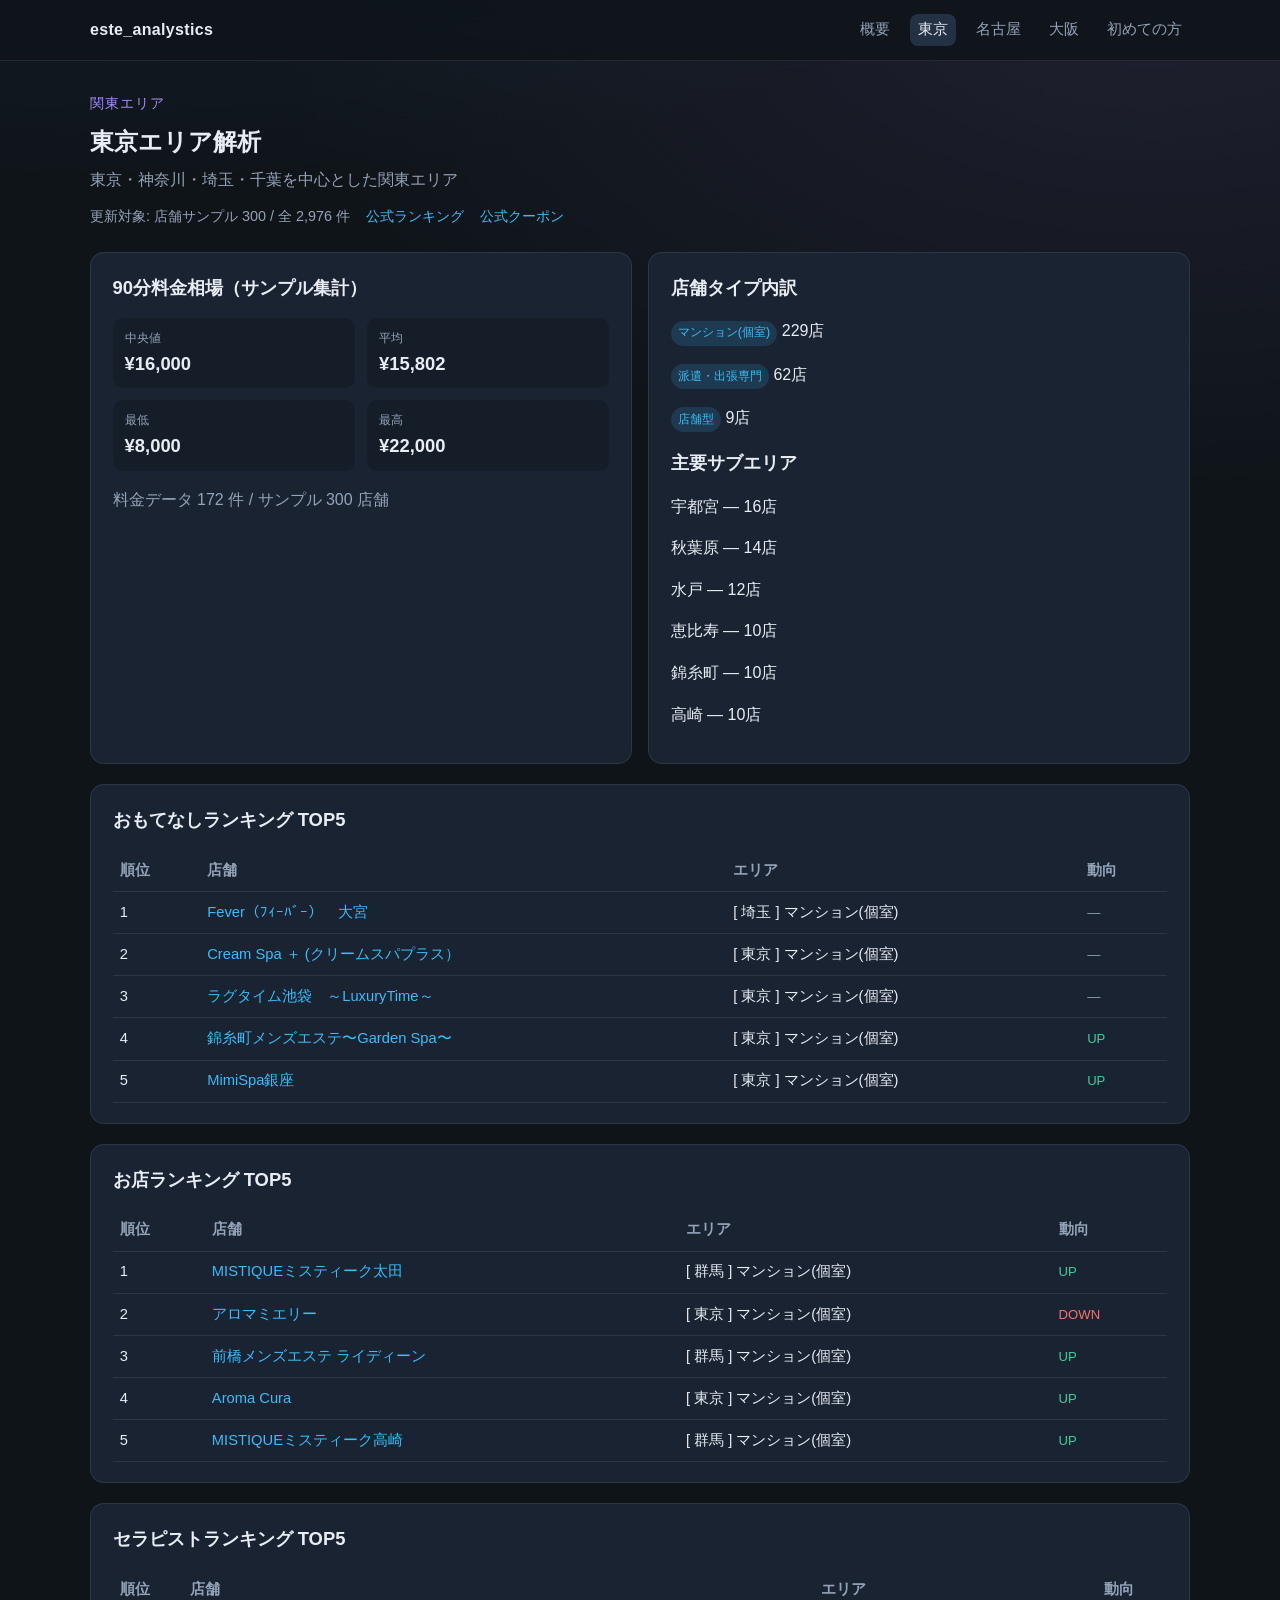
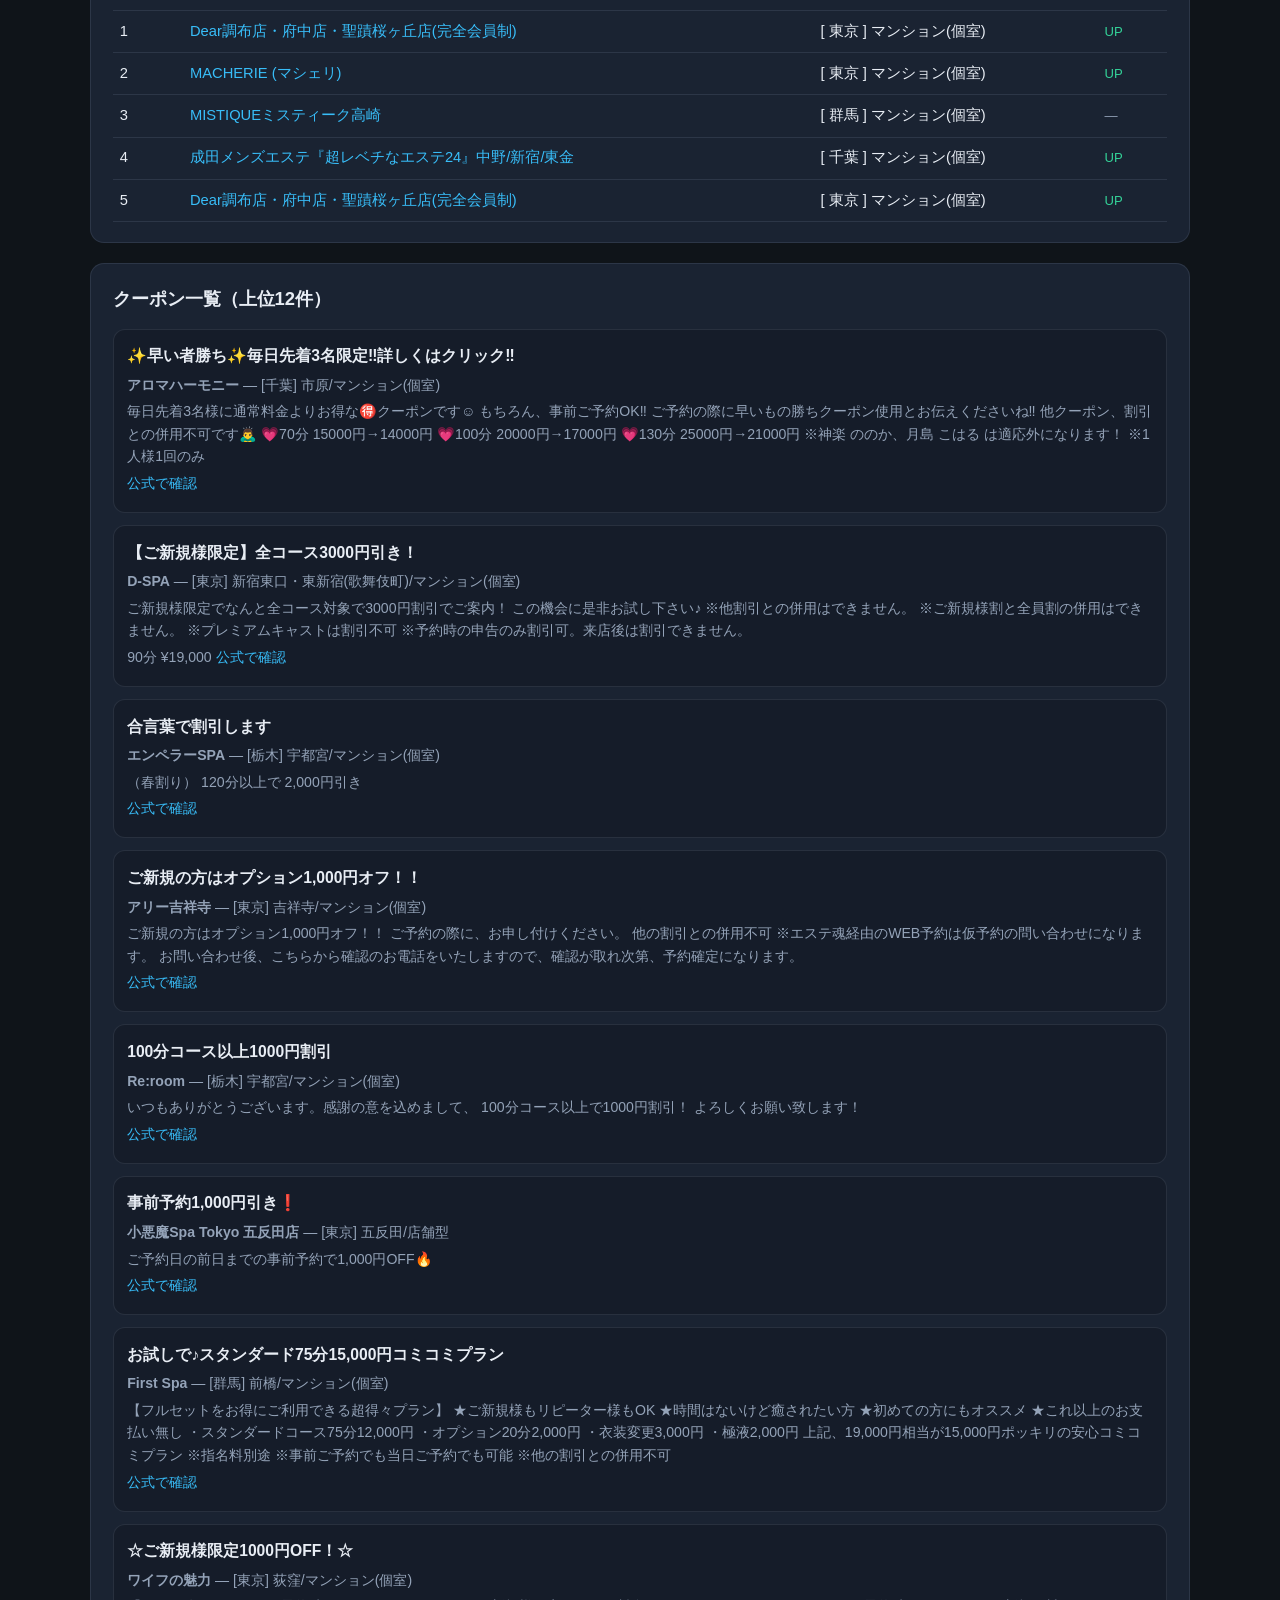
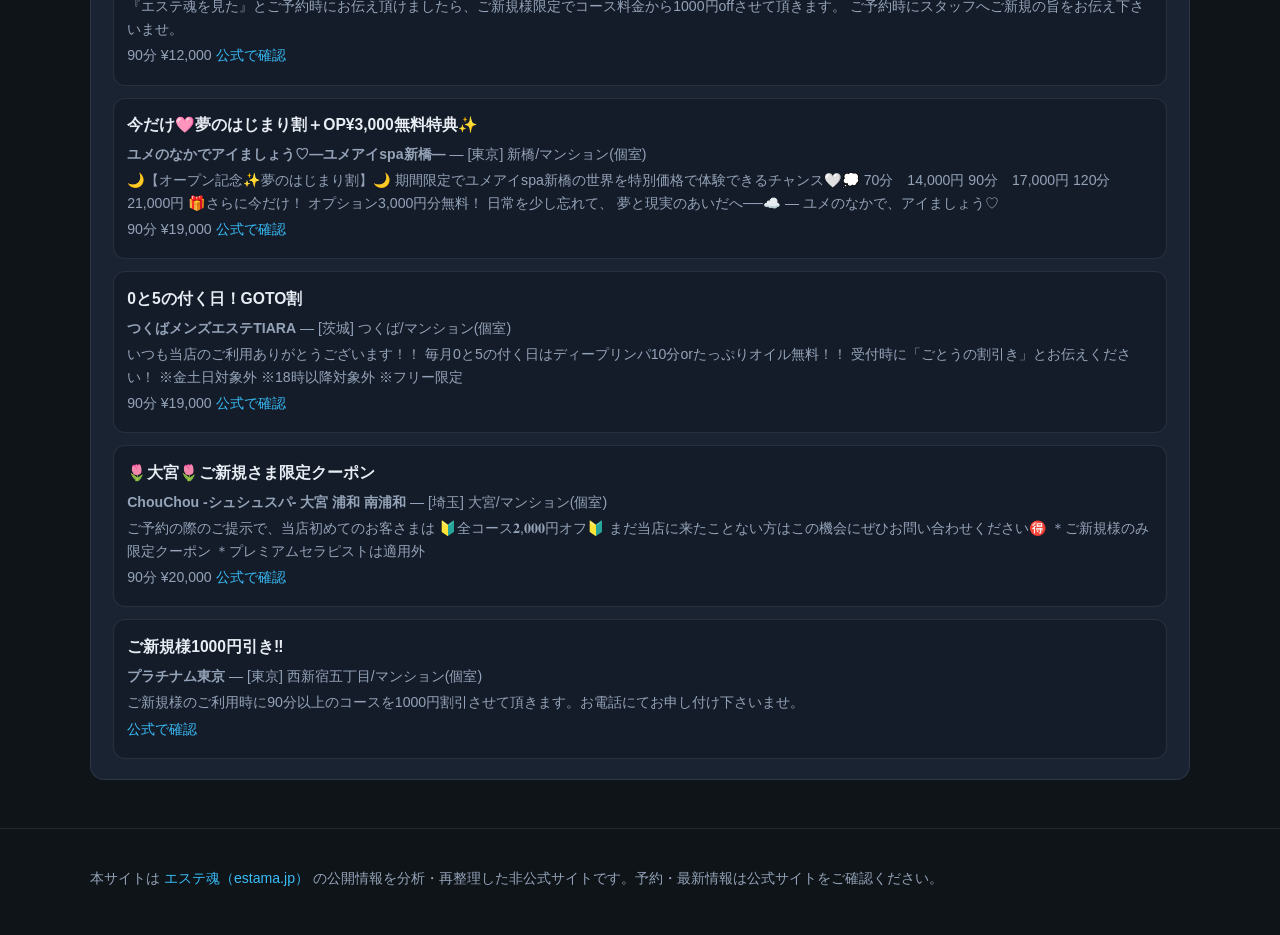
==== docs/area.html @ 69bd5143 "Add estama.jp analytics site for Tokyo, Nagoya, and Osaka. Publish customer-facing price, ranking, a" ====
<!DOCTYPE html>
<html lang="ja">
<head>
  <meta charset="UTF-8">
  <meta name="viewport" content="width=device-width, initial-scale=1.0">
  <title>エリア詳細 | este_analystics</title>
  <meta name="description" content="エステ魂エリア別の料金相場・ランキング・クーポン詳細">
  <link rel="stylesheet" href="css/style.css">
</head>
<body>
  <header class="site-header">
    <div class="container header-inner">
      <a class="logo" href="index.html">este_analystics</a>
      <nav class="nav">
        <a href="index.html">概要</a>
        <a href="area.html?region=kanto" data-nav="kanto">東京</a>
        <a href="area.html?region=chubu" data-nav="chubu">名古屋</a>
        <a href="area.html?region=kansai" data-nav="kansai">大阪</a>
        <a href="guide.html">初めての方</a>
      </nav>
    </div>
  </header>

  <main class="container" id="area-root">
    <p class="loading">読込中…</p>
  </main>

  <footer class="site-footer">
    <div class="container">
      <p>
        本サイトは <a href="https://estama.jp/" target="_blank" rel="noopener">エステ魂（estama.jp）</a>
        の公開情報を分析・再整理した非公式サイトです。予約・最新情報は公式サイトをご確認ください。
      </p>
    </div>
  </footer>

  <script src="js/utils.js"></script>
  <script src="js/area.js"></script>
</body>
</html>
---- docs/css/style.css ----
:root {
  --bg: #0f1419;
  --surface: #1a2332;
  --surface2: #243044;
  --text: #e8edf4;
  --muted: #94a3b8;
  --accent: #38bdf8;
  --accent2: #a78bfa;
  --ok: #34d399;
  --warn: #fbbf24;
  --danger: #f87171;
  --border: rgba(148, 163, 184, 0.15);
  --radius: 14px;
  --shadow: 0 10px 40px rgba(0, 0, 0, 0.35);
  font-family: "Segoe UI", "Hiragino Sans", "Yu Gothic UI", sans-serif;
}

* { box-sizing: border-box; }

body {
  margin: 0;
  background: radial-gradient(1200px 600px at 10% -10%, rgba(56, 189, 248, 0.12), transparent),
              radial-gradient(900px 500px at 90% 0%, rgba(167, 139, 250, 0.1), transparent),
              var(--bg);
  color: var(--text);
  line-height: 1.6;
}

a { color: var(--accent); text-decoration: none; }
a:hover { text-decoration: underline; }

.container { width: min(1100px, calc(100% - 2rem)); margin: 0 auto; }

.site-header {
  position: sticky;
  top: 0;
  z-index: 10;
  backdrop-filter: blur(12px);
  background: rgba(15, 20, 25, 0.85);
  border-bottom: 1px solid var(--border);
}

.header-inner {
  display: flex;
  align-items: center;
  justify-content: space-between;
  gap: 1rem;
  padding: 0.9rem 0;
}

.logo {
  font-weight: 700;
  color: var(--text);
  letter-spacing: 0.02em;
}

.nav {
  display: flex;
  flex-wrap: wrap;
  gap: 0.35rem 0.75rem;
}

.nav a {
  color: var(--muted);
  font-size: 0.92rem;
  padding: 0.25rem 0.5rem;
  border-radius: 8px;
}

.nav a.active,
.nav a:hover {
  color: var(--text);
  background: var(--surface2);
  text-decoration: none;
}

.hero { padding: 2.5rem 0 1rem; }
.eyebrow {
  color: var(--accent2);
  font-size: 0.85rem;
  letter-spacing: 0.08em;
  text-transform: uppercase;
  margin: 0 0 0.5rem;
}
.hero h1 {
  font-size: clamp(1.8rem, 4vw, 2.6rem);
  line-height: 1.25;
  margin: 0 0 1rem;
}
.lead { color: var(--muted); max-width: 720px; margin: 0 0 0.75rem; }
.updated { color: var(--muted); font-size: 0.88rem; }

.cards {
  display: grid;
  grid-template-columns: repeat(auto-fit, minmax(260px, 1fr));
  gap: 1rem;
  margin: 1.5rem 0 2rem;
}

.card {
  background: linear-gradient(180deg, var(--surface2), var(--surface));
  border: 1px solid var(--border);
  border-radius: var(--radius);
  padding: 1.25rem;
  box-shadow: var(--shadow);
}

.card h2 { margin: 0 0 0.25rem; font-size: 1.35rem; }
.card .sub { color: var(--muted); font-size: 0.9rem; margin-bottom: 1rem; }
.stat-grid {
  display: grid;
  grid-template-columns: 1fr 1fr;
  gap: 0.75rem;
  margin: 1rem 0;
}
.stat {
  background: rgba(0,0,0,0.18);
  border-radius: 10px;
  padding: 0.65rem 0.75rem;
}
.stat .label { color: var(--muted); font-size: 0.78rem; }
.stat .value { font-size: 1.15rem; font-weight: 700; }

.btn {
  display: inline-block;
  margin-top: 0.5rem;
  padding: 0.55rem 0.9rem;
  border-radius: 10px;
  background: linear-gradient(135deg, var(--accent), #0ea5e9);
  color: #041018;
  font-weight: 600;
  text-decoration: none;
}
.btn:hover { filter: brightness(1.05); text-decoration: none; }

.panel {
  background: var(--surface);
  border: 1px solid var(--border);
  border-radius: var(--radius);
  padding: 1.25rem 1.35rem;
  margin-bottom: 1.25rem;
}
.panel h2 { margin-top: 0; font-size: 1.15rem; }

.chart-bars { display: grid; gap: 0.85rem; }
.bar-row {
  display: grid;
  grid-template-columns: 80px 1fr 90px;
  gap: 0.75rem;
  align-items: center;
}
.bar-label { font-weight: 600; }
.bar-track {
  height: 12px;
  background: rgba(255,255,255,0.06);
  border-radius: 999px;
  overflow: hidden;
}
.bar-fill {
  height: 100%;
  border-radius: 999px;
  background: linear-gradient(90deg, var(--accent), var(--accent2));
}
.bar-value { text-align: right; color: var(--muted); font-size: 0.9rem; }

.tips-grid {
  display: grid;
  grid-template-columns: repeat(auto-fit, minmax(220px, 1fr));
  gap: 1rem;
}
.tip {
  background: rgba(0,0,0,0.15);
  border-radius: 12px;
  padding: 1rem;
}
.tip h3 { margin: 0 0 0.35rem; font-size: 1rem; }
.tip p { margin: 0; color: var(--muted); font-size: 0.92rem; }

.site-footer {
  margin-top: 3rem;
  padding: 1.5rem 0 2rem;
  border-top: 1px solid var(--border);
  color: var(--muted);
  font-size: 0.88rem;
}

.area-header { padding: 2rem 0 0.5rem; }
.area-header h1 { margin: 0 0 0.35rem; }
.meta-row {
  display: flex;
  flex-wrap: wrap;
  gap: 0.5rem 1rem;
  color: var(--muted);
  font-size: 0.9rem;
  margin-bottom: 1rem;
}
.meta-row a { color: var(--accent); }

.grid-2 {
  display: grid;
  grid-template-columns: repeat(auto-fit, minmax(280px, 1fr));
  gap: 1rem;
}

table {
  width: 100%;
  border-collapse: collapse;
  font-size: 0.92rem;
}
th, td {
  padding: 0.55rem 0.45rem;
  border-bottom: 1px solid var(--border);
  text-align: left;
  vertical-align: top;
}
th { color: var(--muted); font-weight: 600; }

.trend-up { color: var(--ok); font-size: 0.82rem; }
.trend-down { color: var(--danger); font-size: 0.82rem; }
.trend-same { color: var(--muted); font-size: 0.82rem; }

.tag {
  display: inline-block;
  padding: 0.15rem 0.45rem;
  border-radius: 999px;
  background: rgba(56, 189, 248, 0.15);
  color: var(--accent);
  font-size: 0.78rem;
}

.coupon-list { display: grid; gap: 0.75rem; }
.coupon-item {
  padding: 0.85rem;
  border-radius: 12px;
  background: rgba(0,0,0,0.18);
  border: 1px solid var(--border);
}
.coupon-item h3 { margin: 0 0 0.35rem; font-size: 0.98rem; }
.coupon-item p { margin: 0.25rem 0; color: var(--muted); font-size: 0.88rem; }

.loading, .error { padding: 3rem 0; color: var(--muted); }

.prose h1 { margin-top: 2rem; }
.prose ul { padding-left: 1.2rem; }
.prose li { margin: 0.35rem 0; }

@media (max-width: 640px) {
  .bar-row { grid-template-columns: 60px 1fr 72px; }
  .header-inner { flex-direction: column; align-items: flex-start; }
}
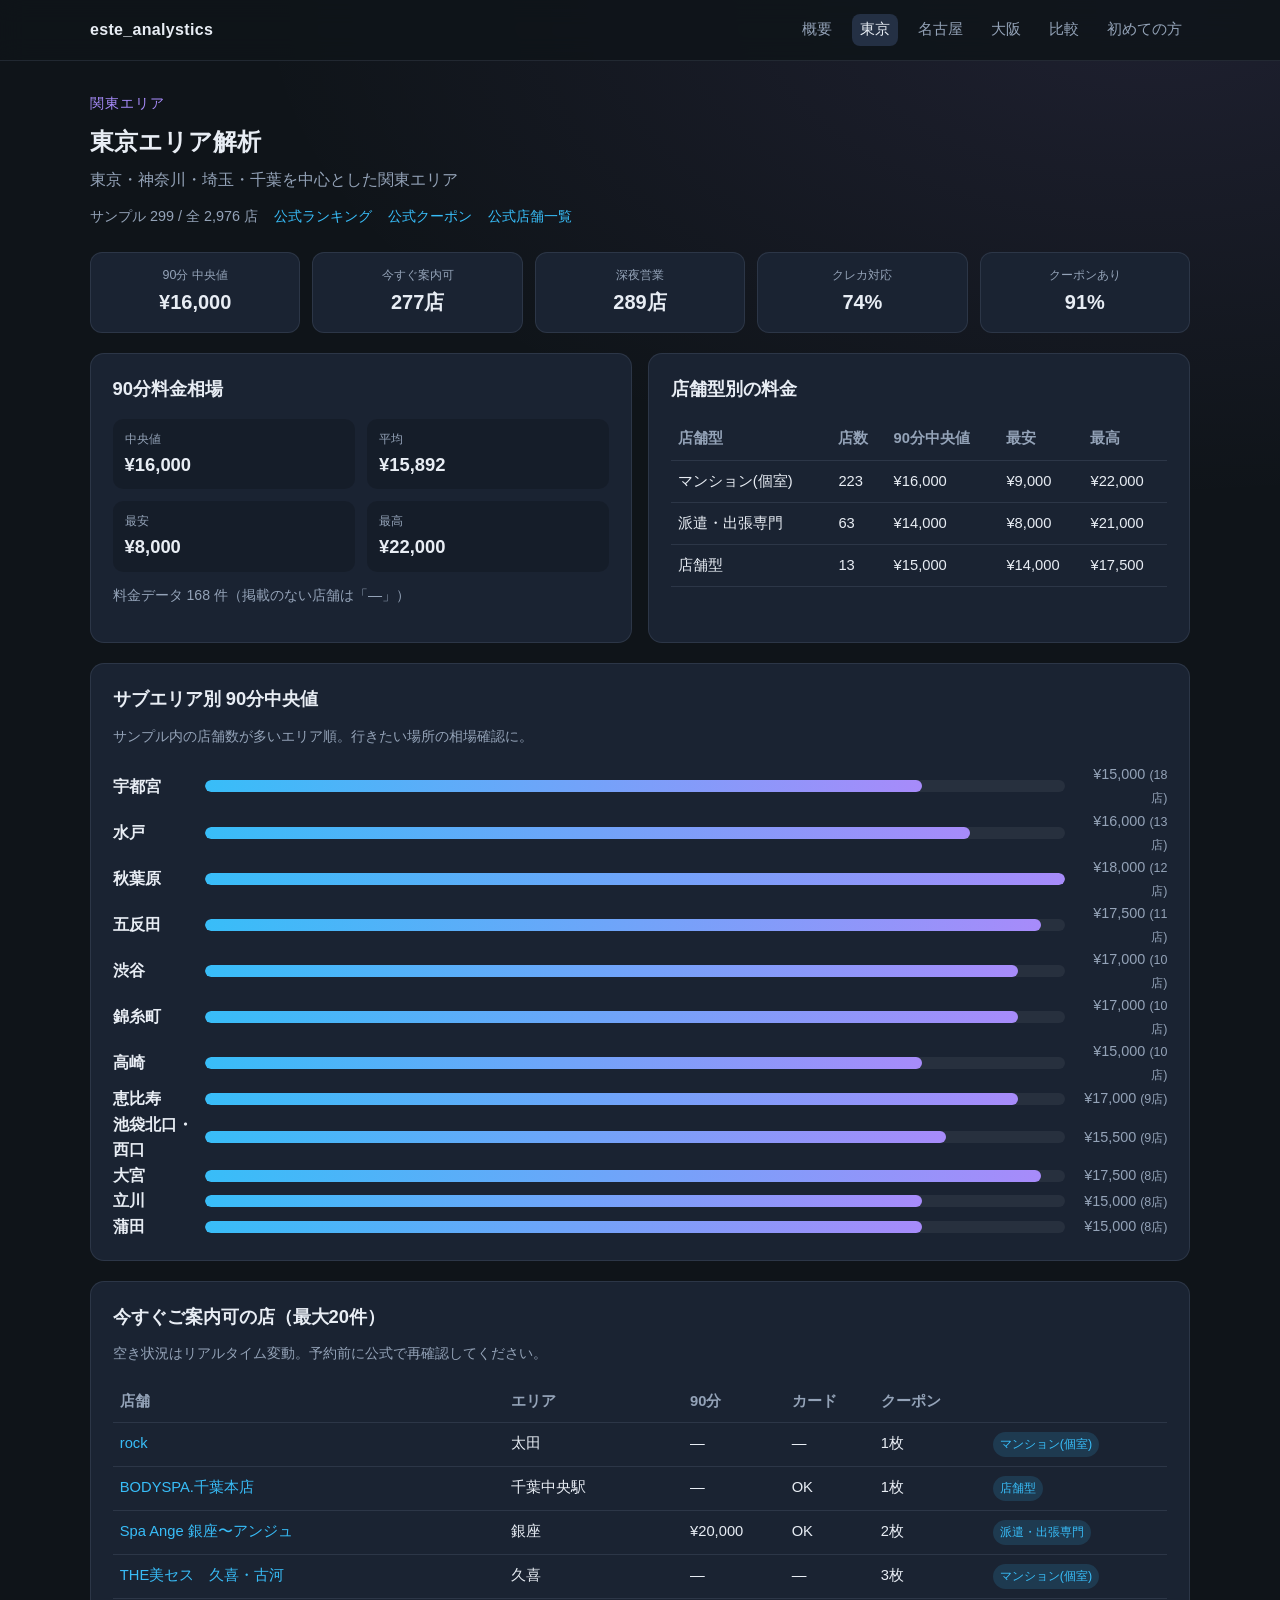
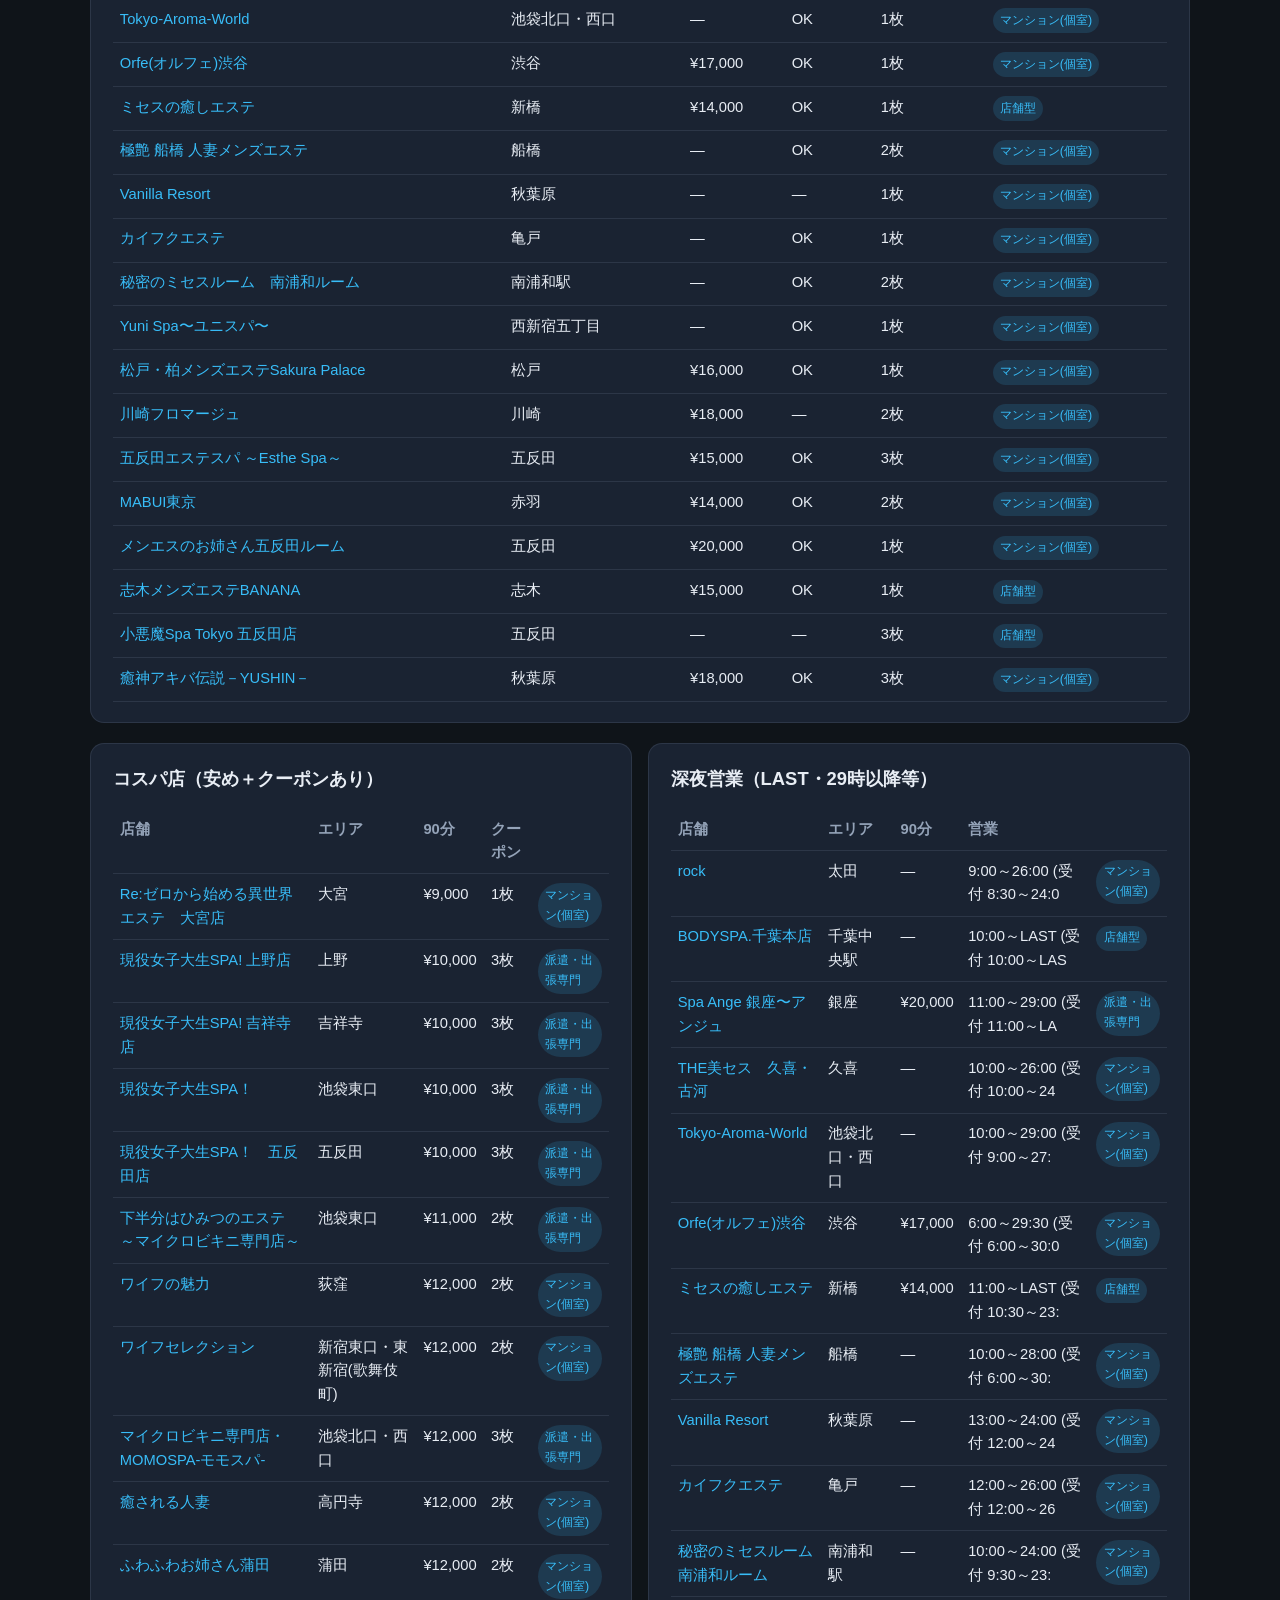
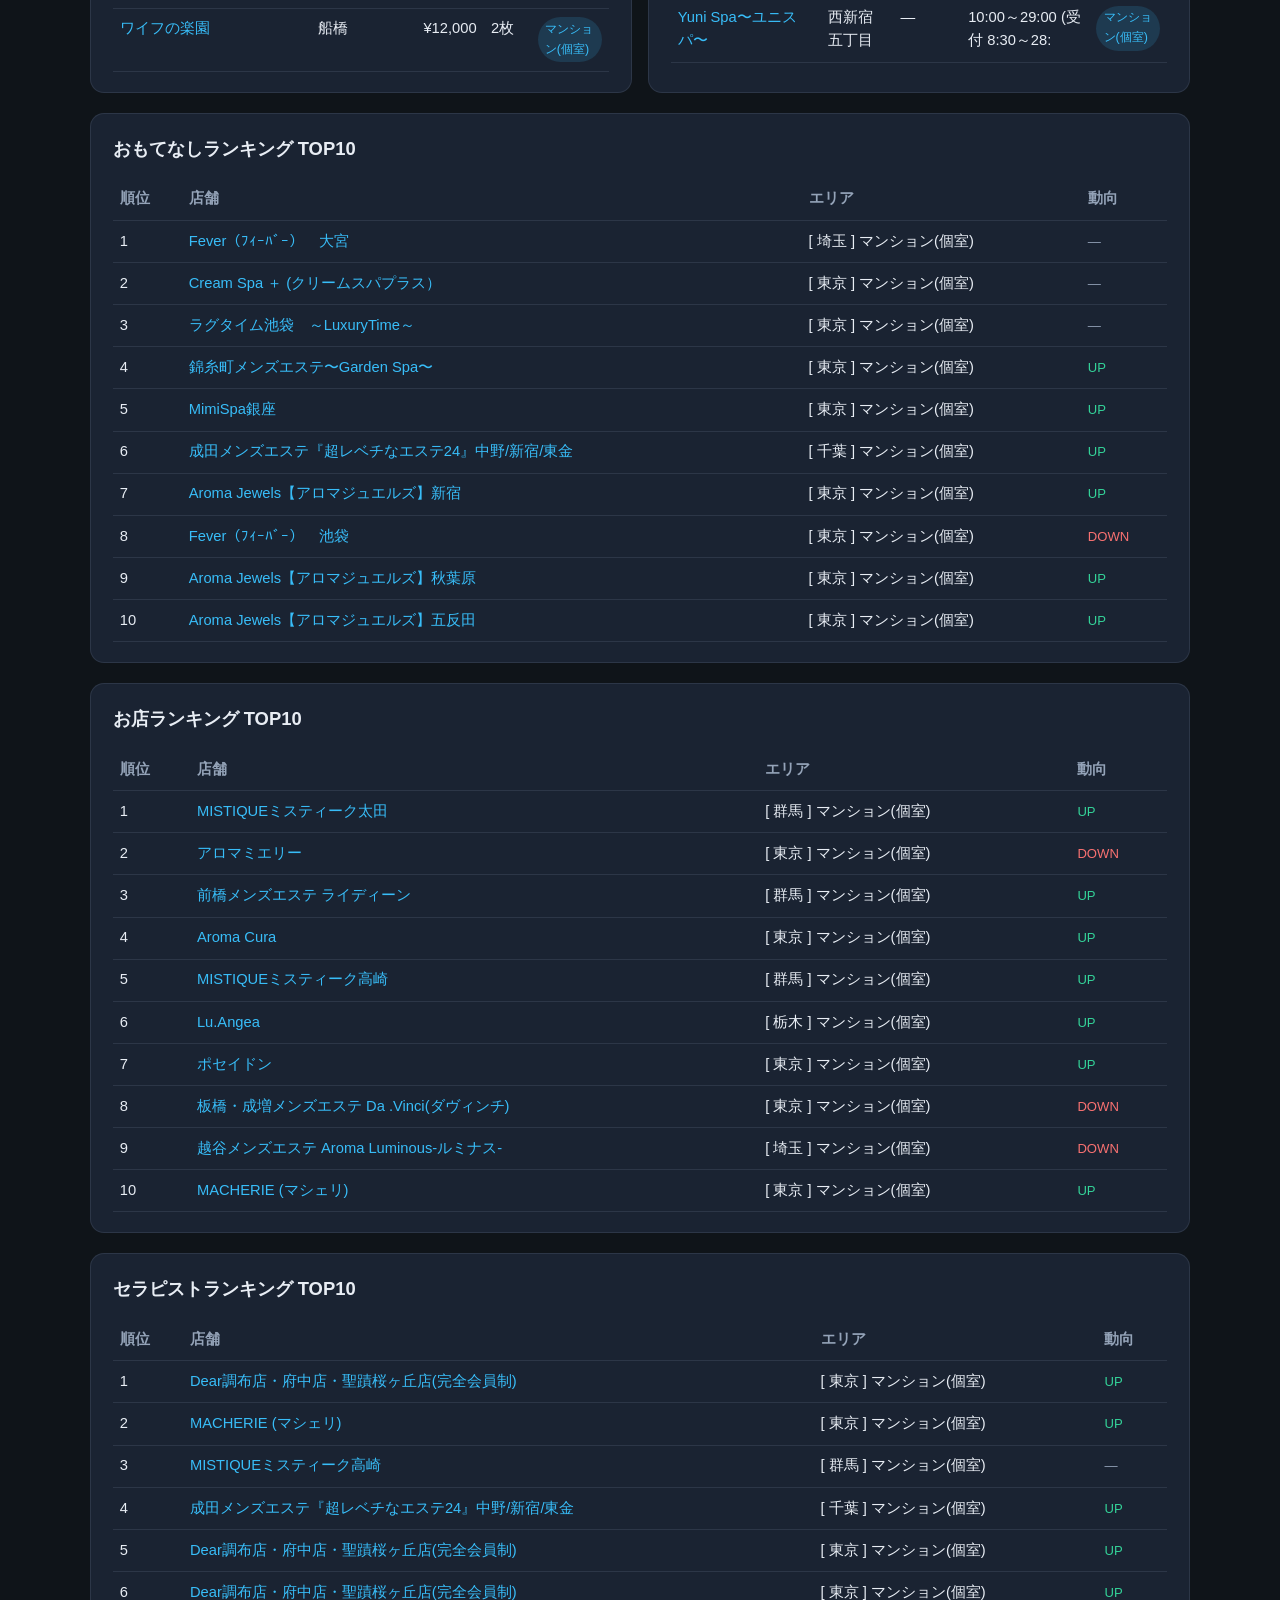
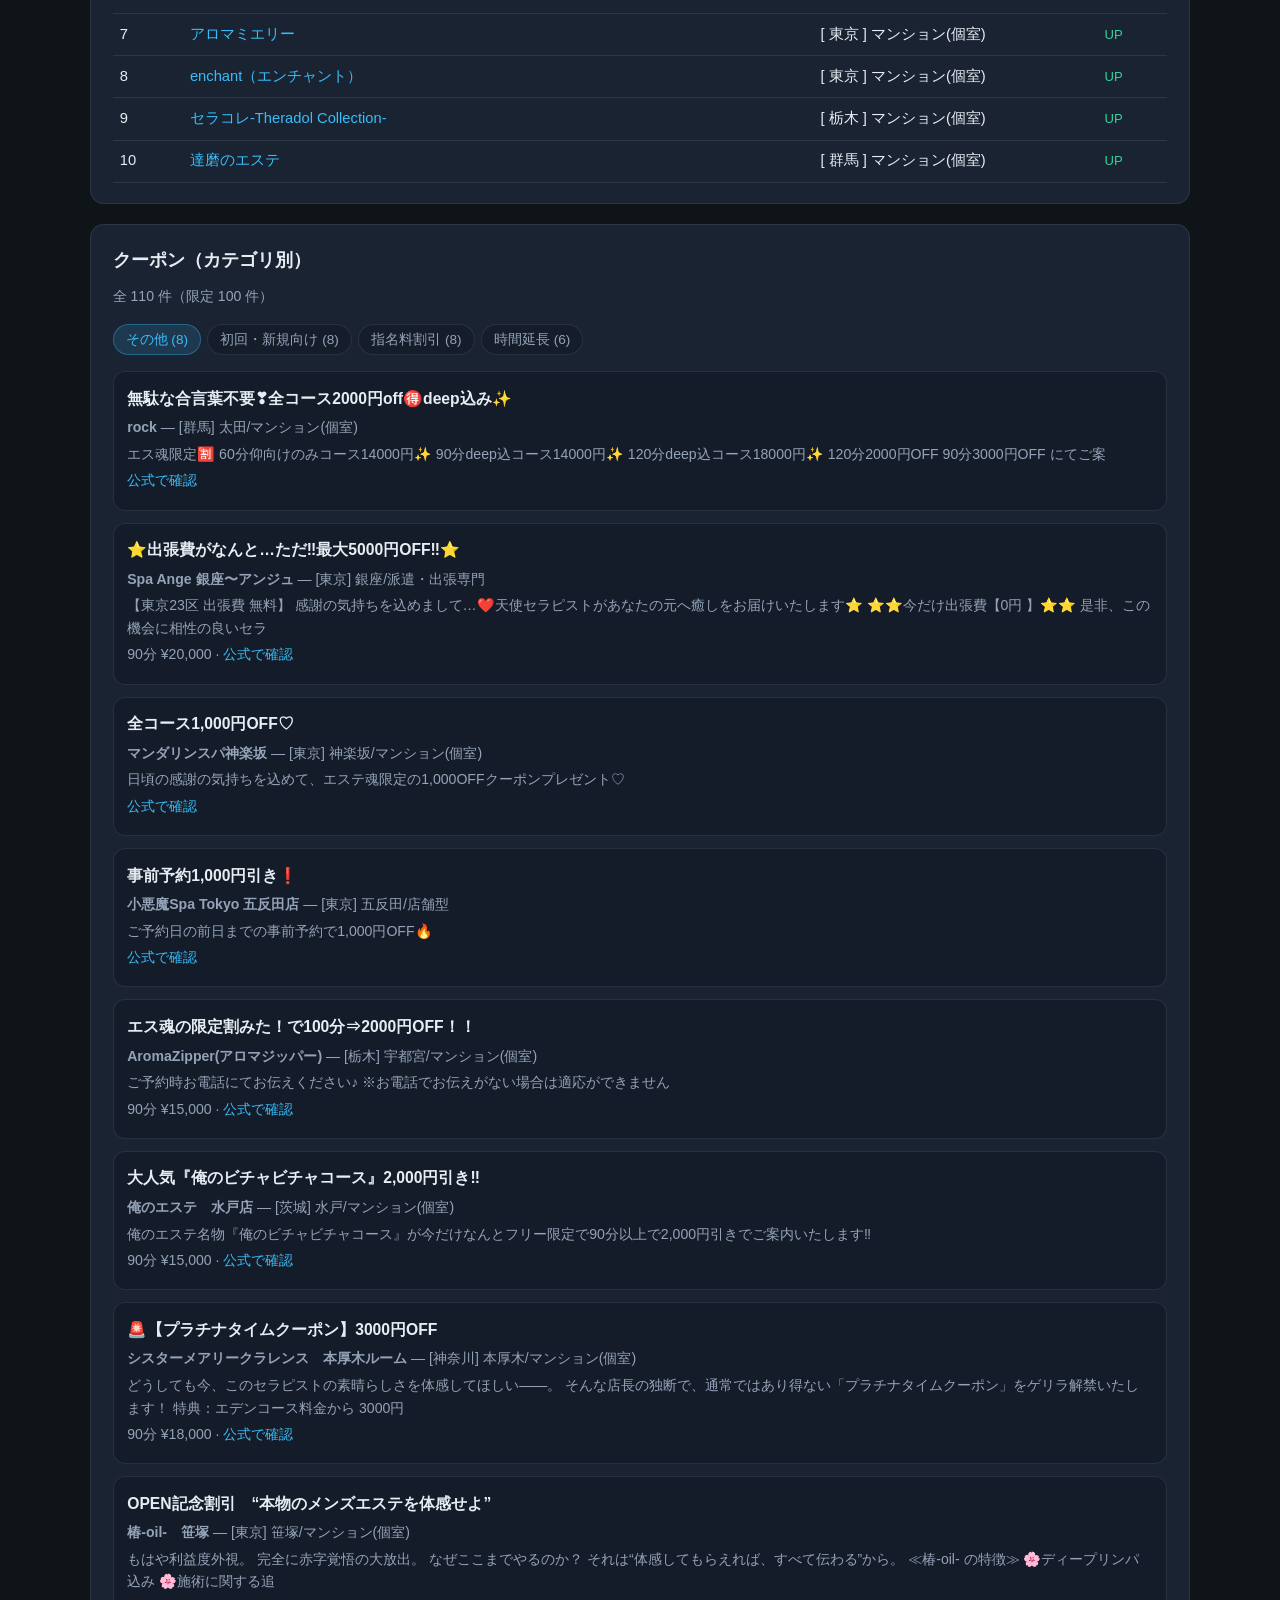
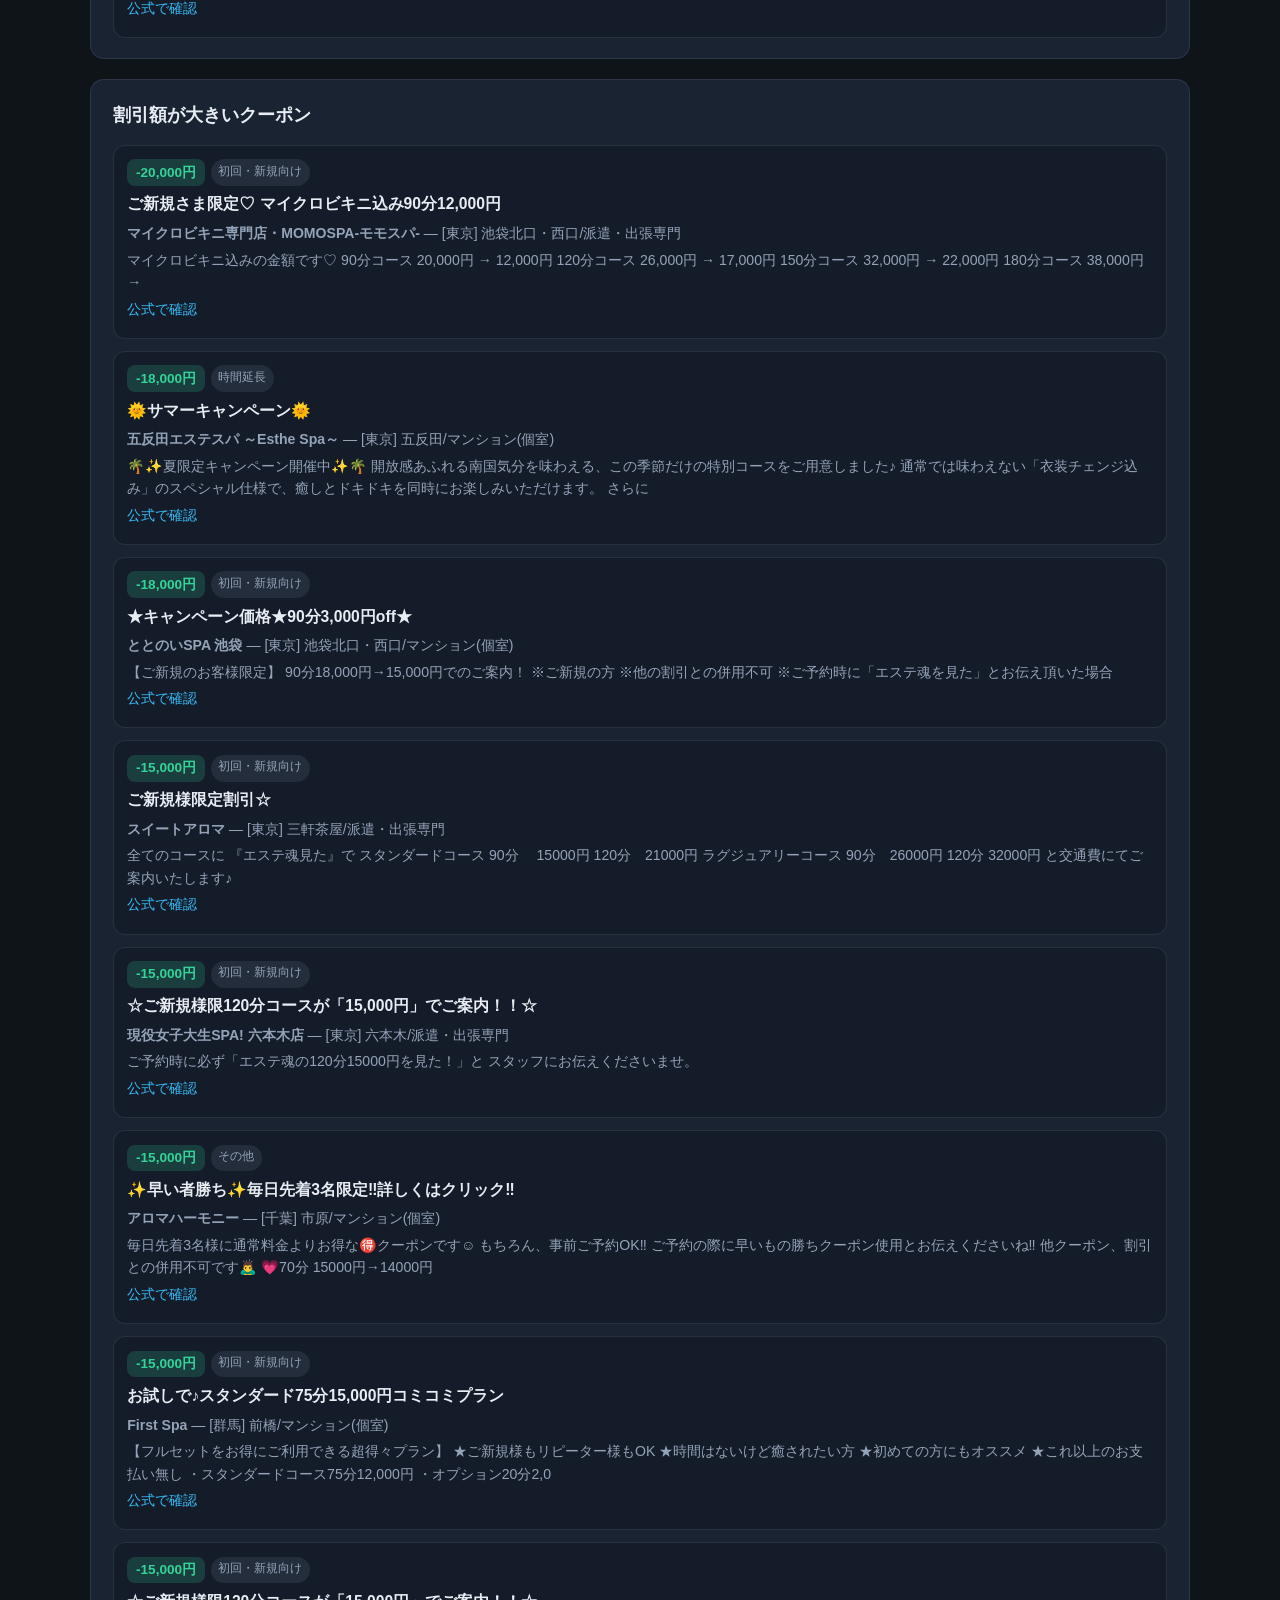
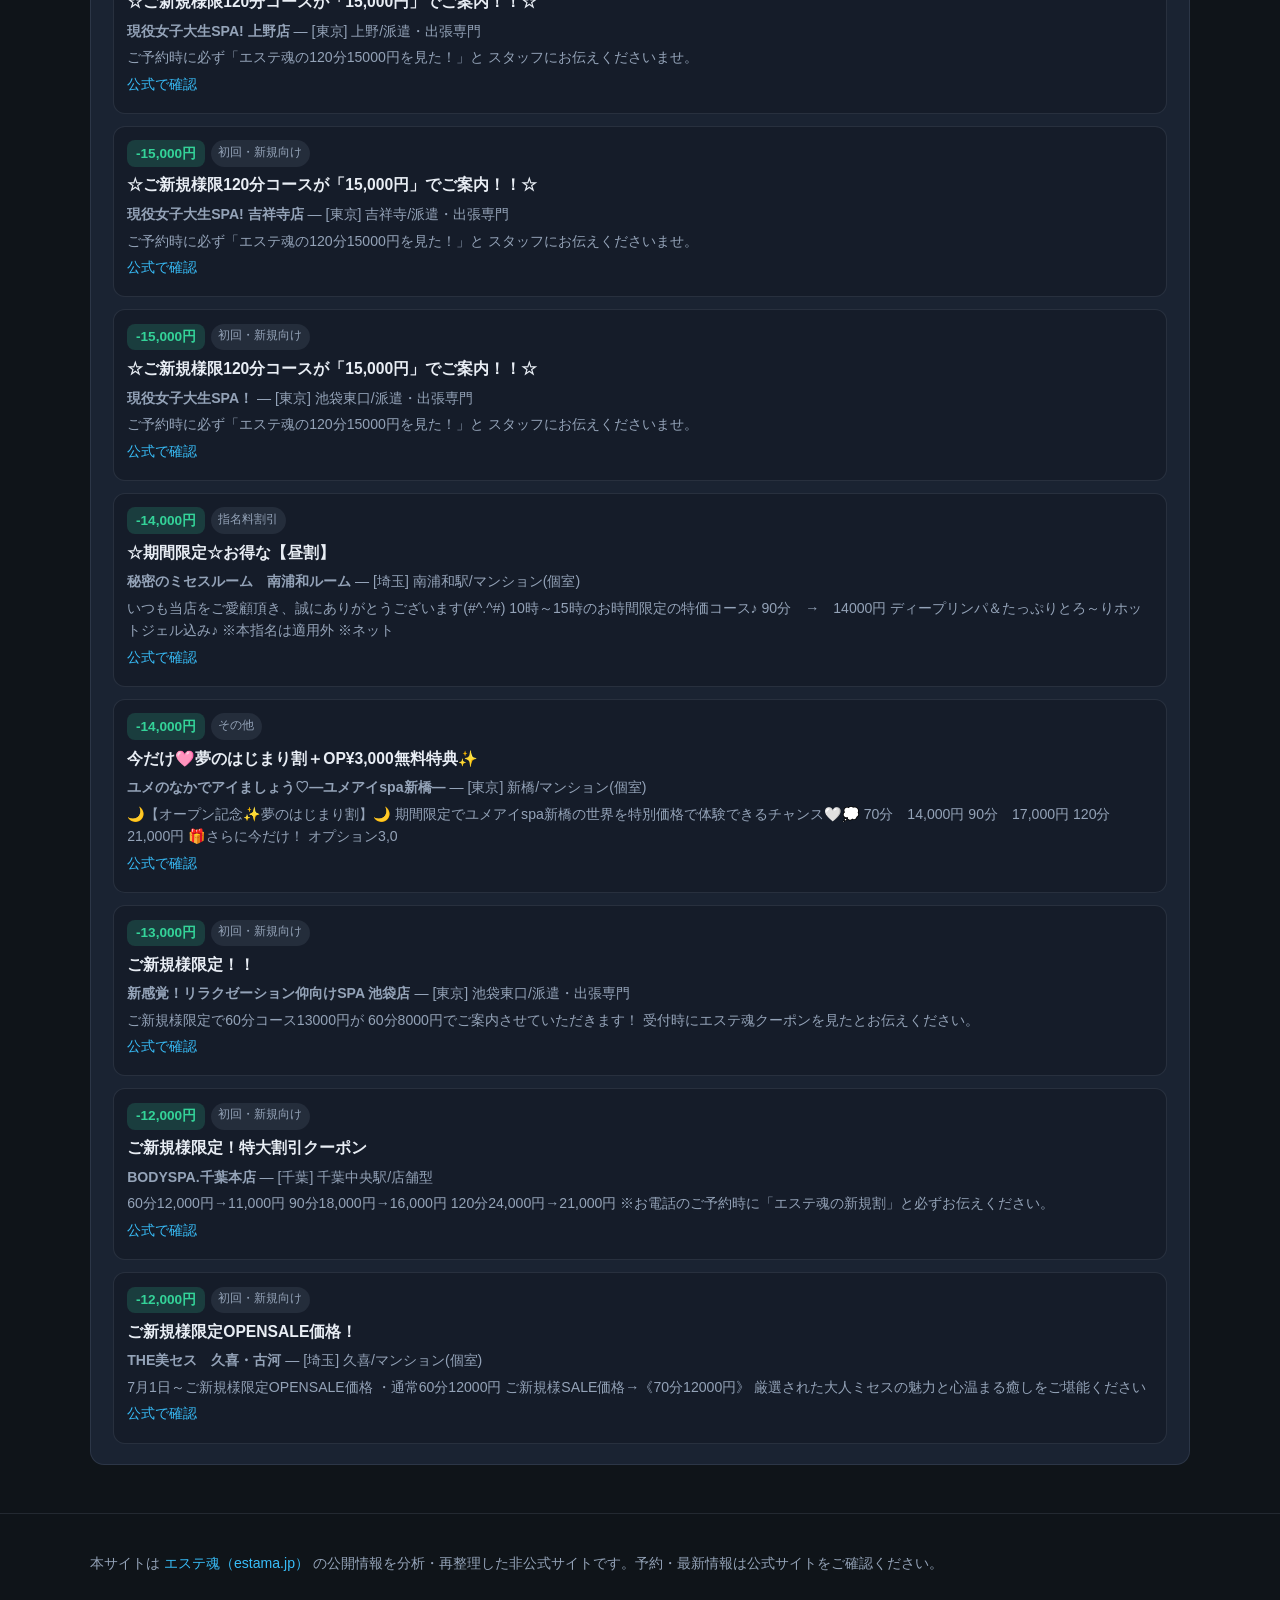
==== commit 32775359: "Add customer-focused insights: availability, pricing breakdowns, and coupons. Surface now-available " ====
--- a/docs/area.html
+++ b/docs/area.html
@@ -16,6 +16,7 @@
         <a href="area.html?region=kanto" data-nav="kanto">東京</a>
         <a href="area.html?region=chubu" data-nav="chubu">名古屋</a>
         <a href="area.html?region=kansai" data-nav="kansai">大阪</a>
+        <a href="compare.html">比較</a>
         <a href="guide.html">初めての方</a>
       </nav>
     </div>
@@ -35,6 +36,7 @@
   </footer>
 
   <script src="js/utils.js"></script>
+  <script src="js/render.js"></script>
   <script src="js/area.js"></script>
 </body>
 </html>
--- a/docs/css/style.css
+++ b/docs/css/style.css
@@ -244,6 +244,94 @@
 .prose ul { padding-left: 1.2rem; }
 .prose li { margin: 0.35rem 0; }
 
+.section-note {
+  color: var(--muted);
+  font-size: 0.88rem;
+  margin: -0.25rem 0 1rem;
+}
+
+.table-scroll { overflow-x: auto; }
+
+.stat-banner {
+  display: grid;
+  grid-template-columns: repeat(auto-fit, minmax(130px, 1fr));
+  gap: 0.75rem;
+  margin-bottom: 1.25rem;
+}
+
+.stat-banner .stat {
+  background: var(--surface);
+  border: 1px solid var(--border);
+  border-radius: 12px;
+  padding: 0.85rem;
+  text-align: center;
+}
+
+.stat-banner .value { font-size: 1.25rem; }
+
+.bar-fill-alt {
+  background: linear-gradient(90deg, var(--accent2), #c084fc);
+}
+
+.type-group { margin-bottom: 1rem; }
+.type-group h3 {
+  font-size: 0.92rem;
+  color: var(--muted);
+  margin: 0 0 0.5rem;
+}
+
+.discount-badge {
+  display: inline-block;
+  padding: 0.15rem 0.55rem;
+  border-radius: 8px;
+  background: rgba(52, 211, 153, 0.18);
+  color: var(--ok);
+  font-weight: 700;
+  font-size: 0.85rem;
+}
+
+.coupon-head {
+  display: flex;
+  flex-wrap: wrap;
+  gap: 0.4rem;
+  margin-bottom: 0.35rem;
+}
+
+.tag-muted {
+  background: rgba(148, 163, 184, 0.12);
+  color: var(--muted);
+}
+
+.tabs {
+  display: flex;
+  flex-wrap: wrap;
+  gap: 0.4rem;
+  margin-bottom: 1rem;
+}
+
+.tab-btn {
+  border: 1px solid var(--border);
+  background: rgba(0,0,0,0.15);
+  color: var(--muted);
+  border-radius: 999px;
+  padding: 0.35rem 0.75rem;
+  cursor: pointer;
+  font-size: 0.85rem;
+}
+
+.tab-btn.active {
+  background: rgba(56, 189, 248, 0.15);
+  color: var(--accent);
+  border-color: rgba(56, 189, 248, 0.35);
+}
+
+.tab-panel { display: none; }
+.tab-panel.active { display: block; }
+
+.muted { color: var(--muted); }
+
+small { color: var(--muted); font-size: 0.78rem; }
+
 @media (max-width: 640px) {
   .bar-row { grid-template-columns: 60px 1fr 72px; }
   .header-inner { flex-direction: column; align-items: flex-start; }
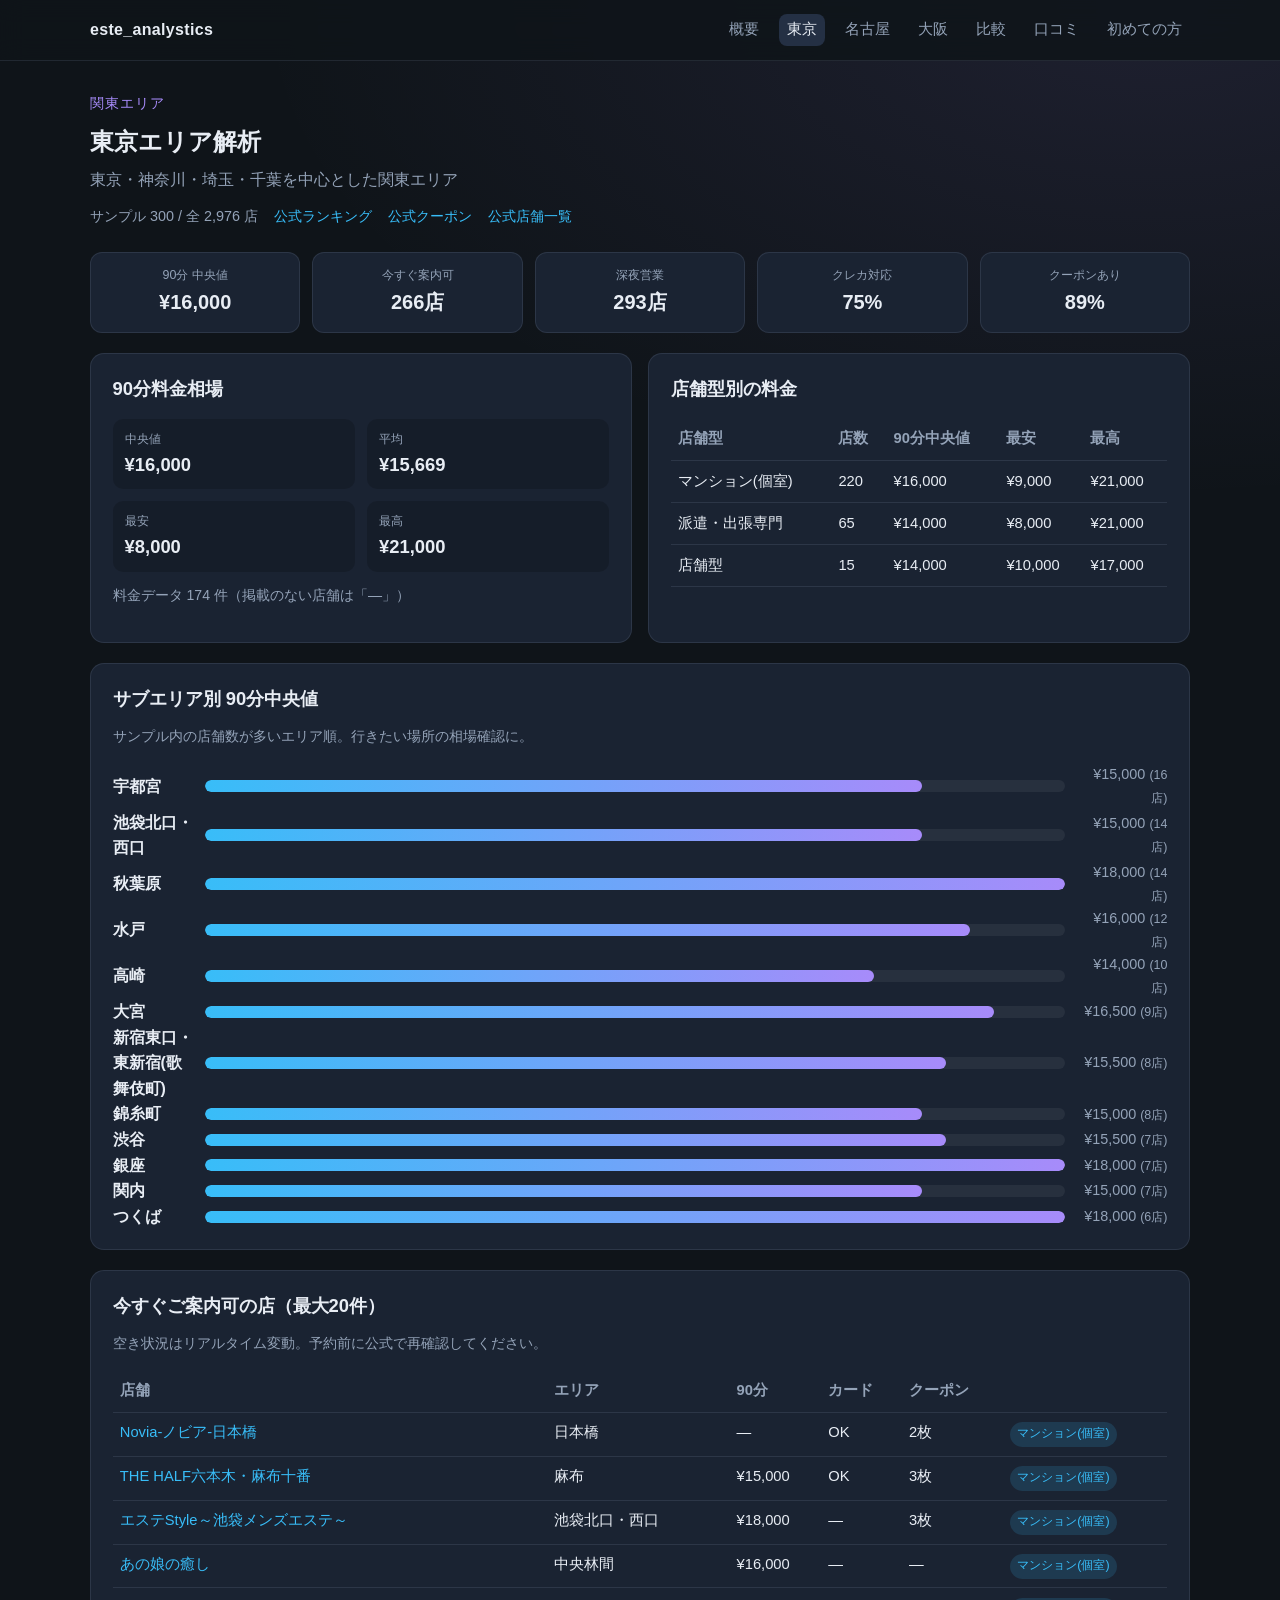
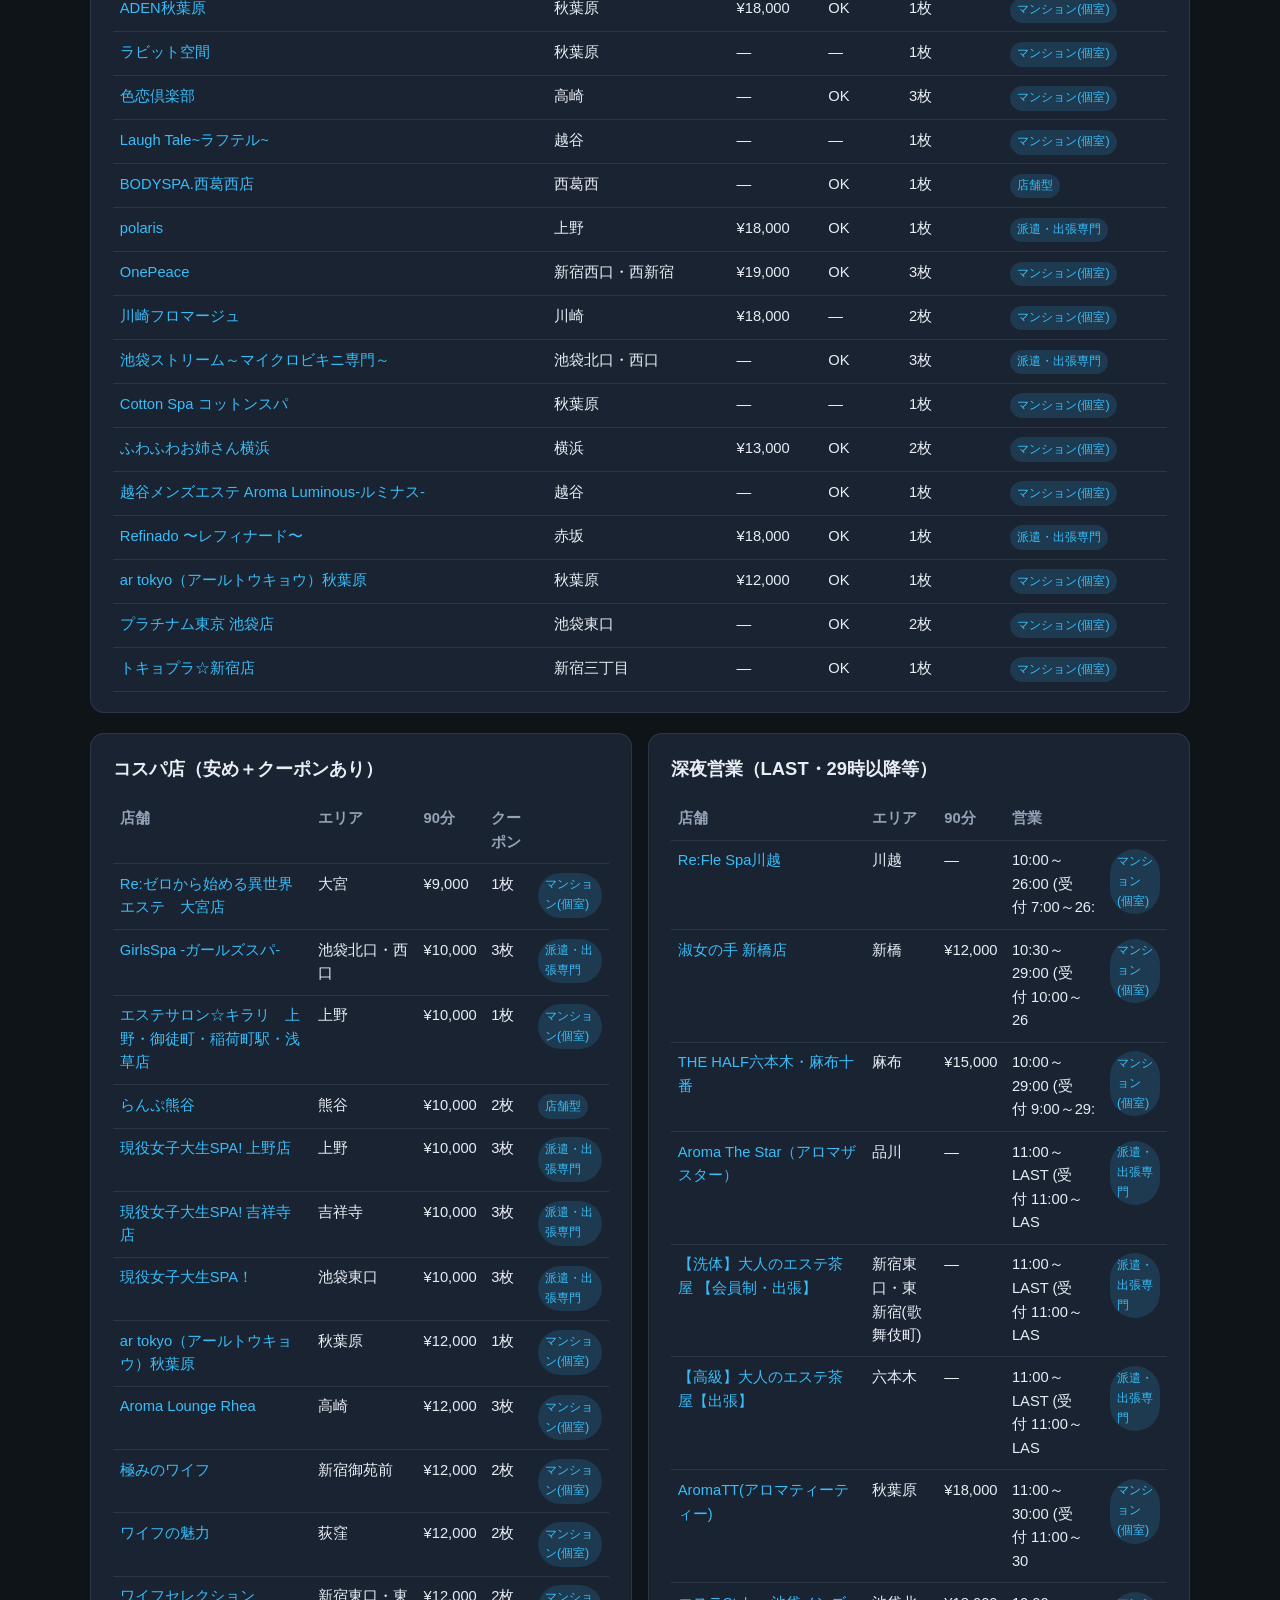
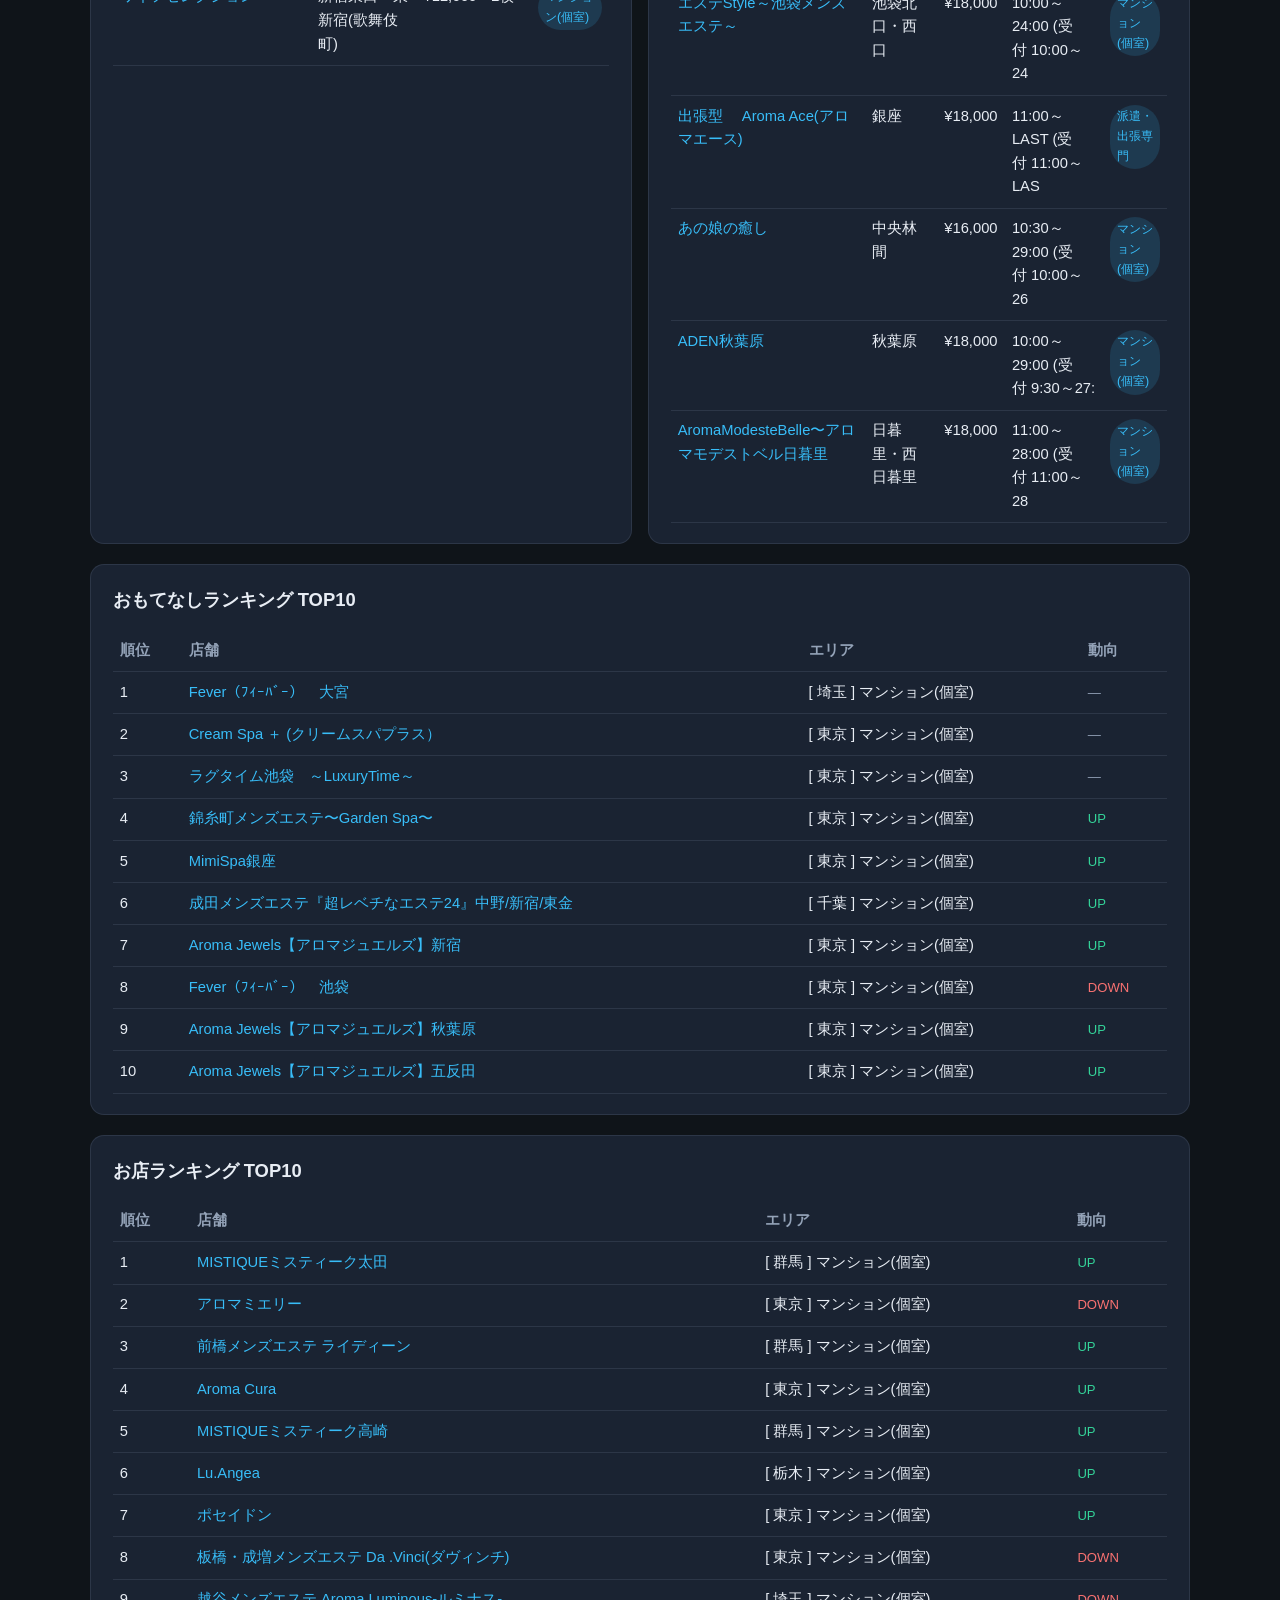
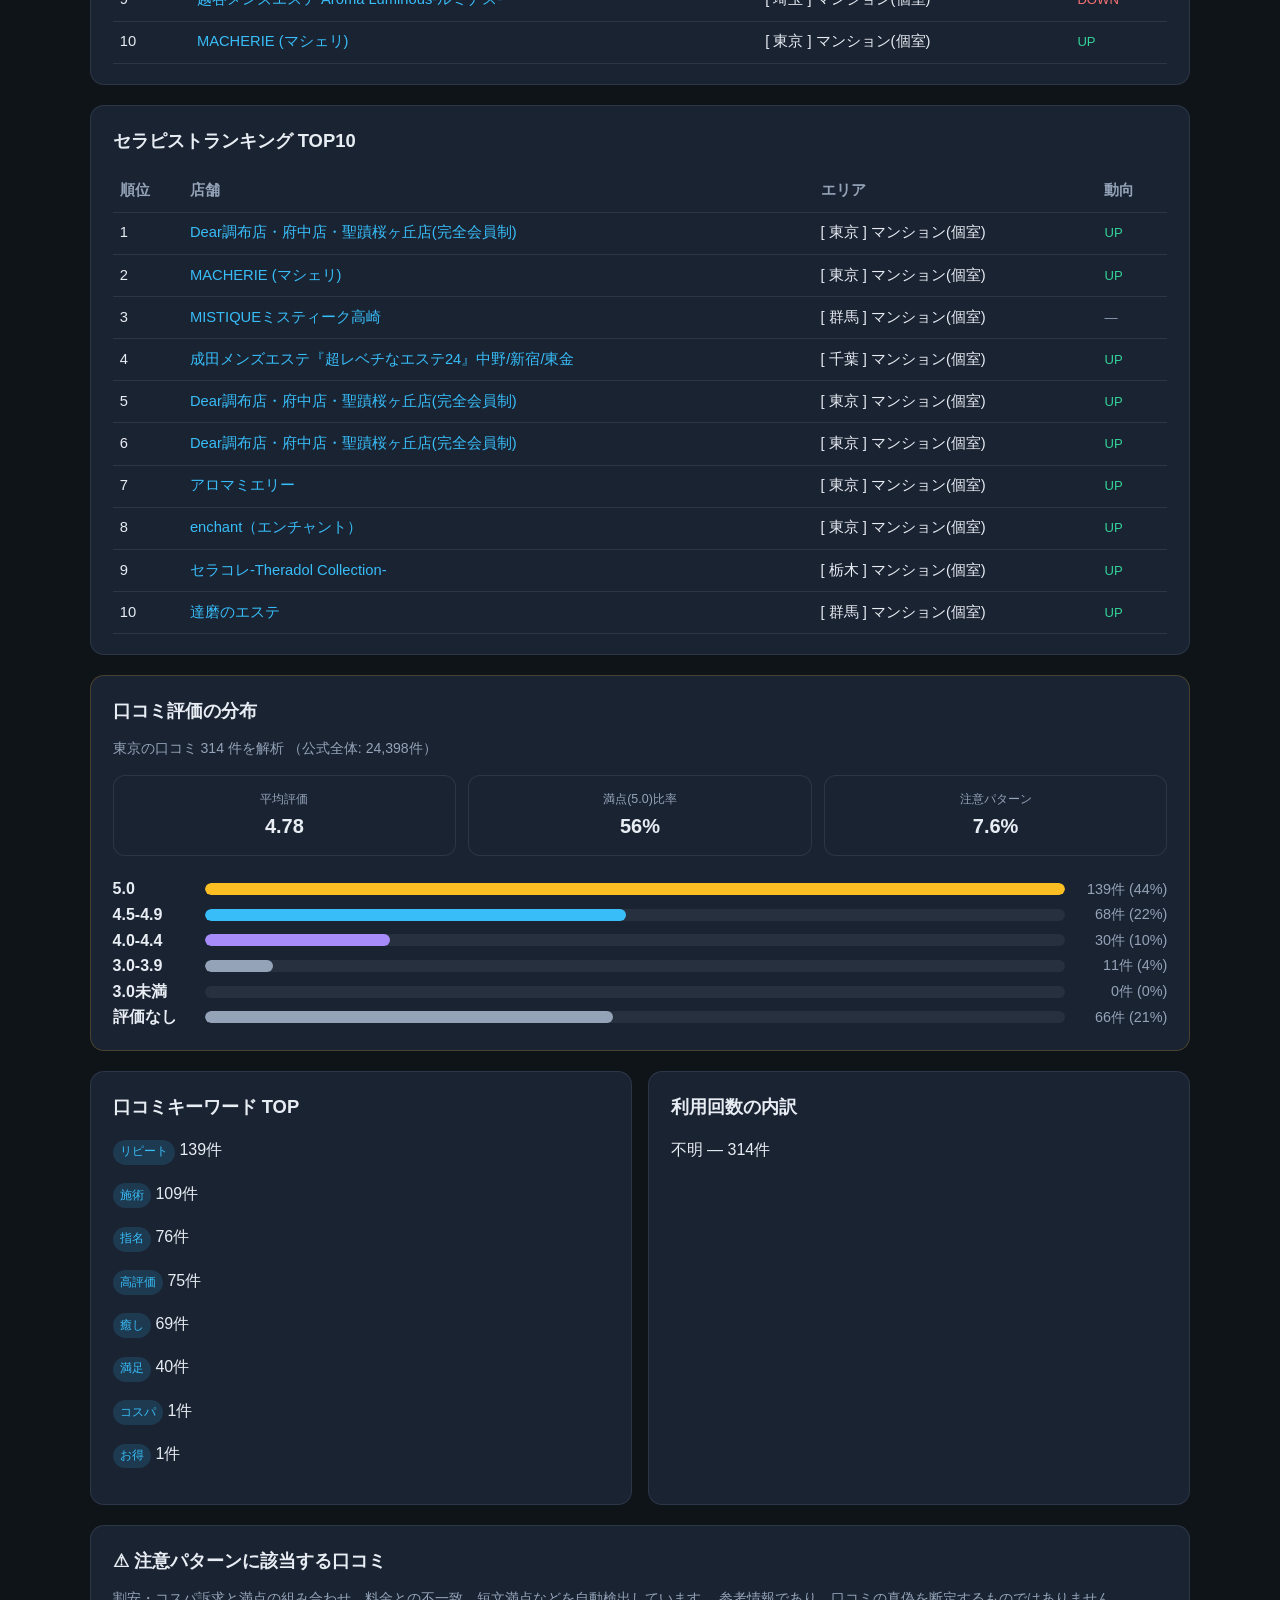
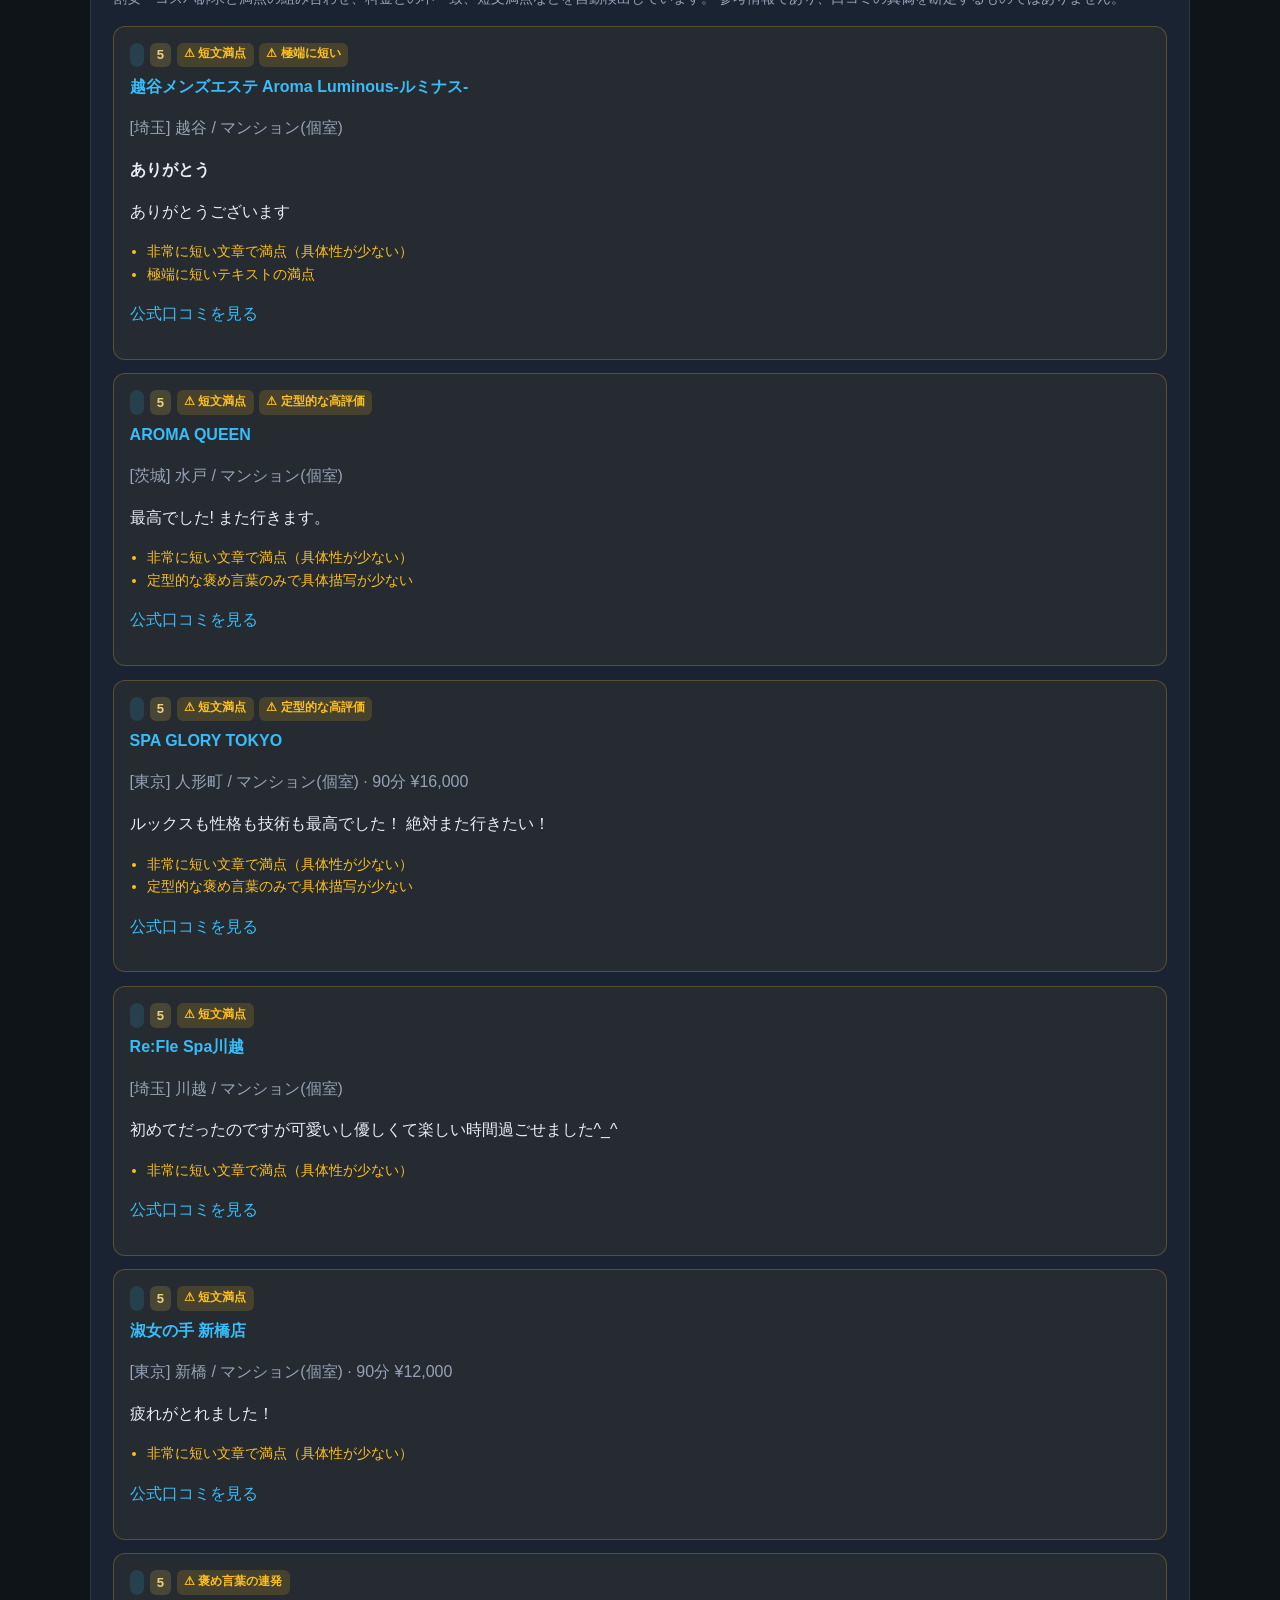
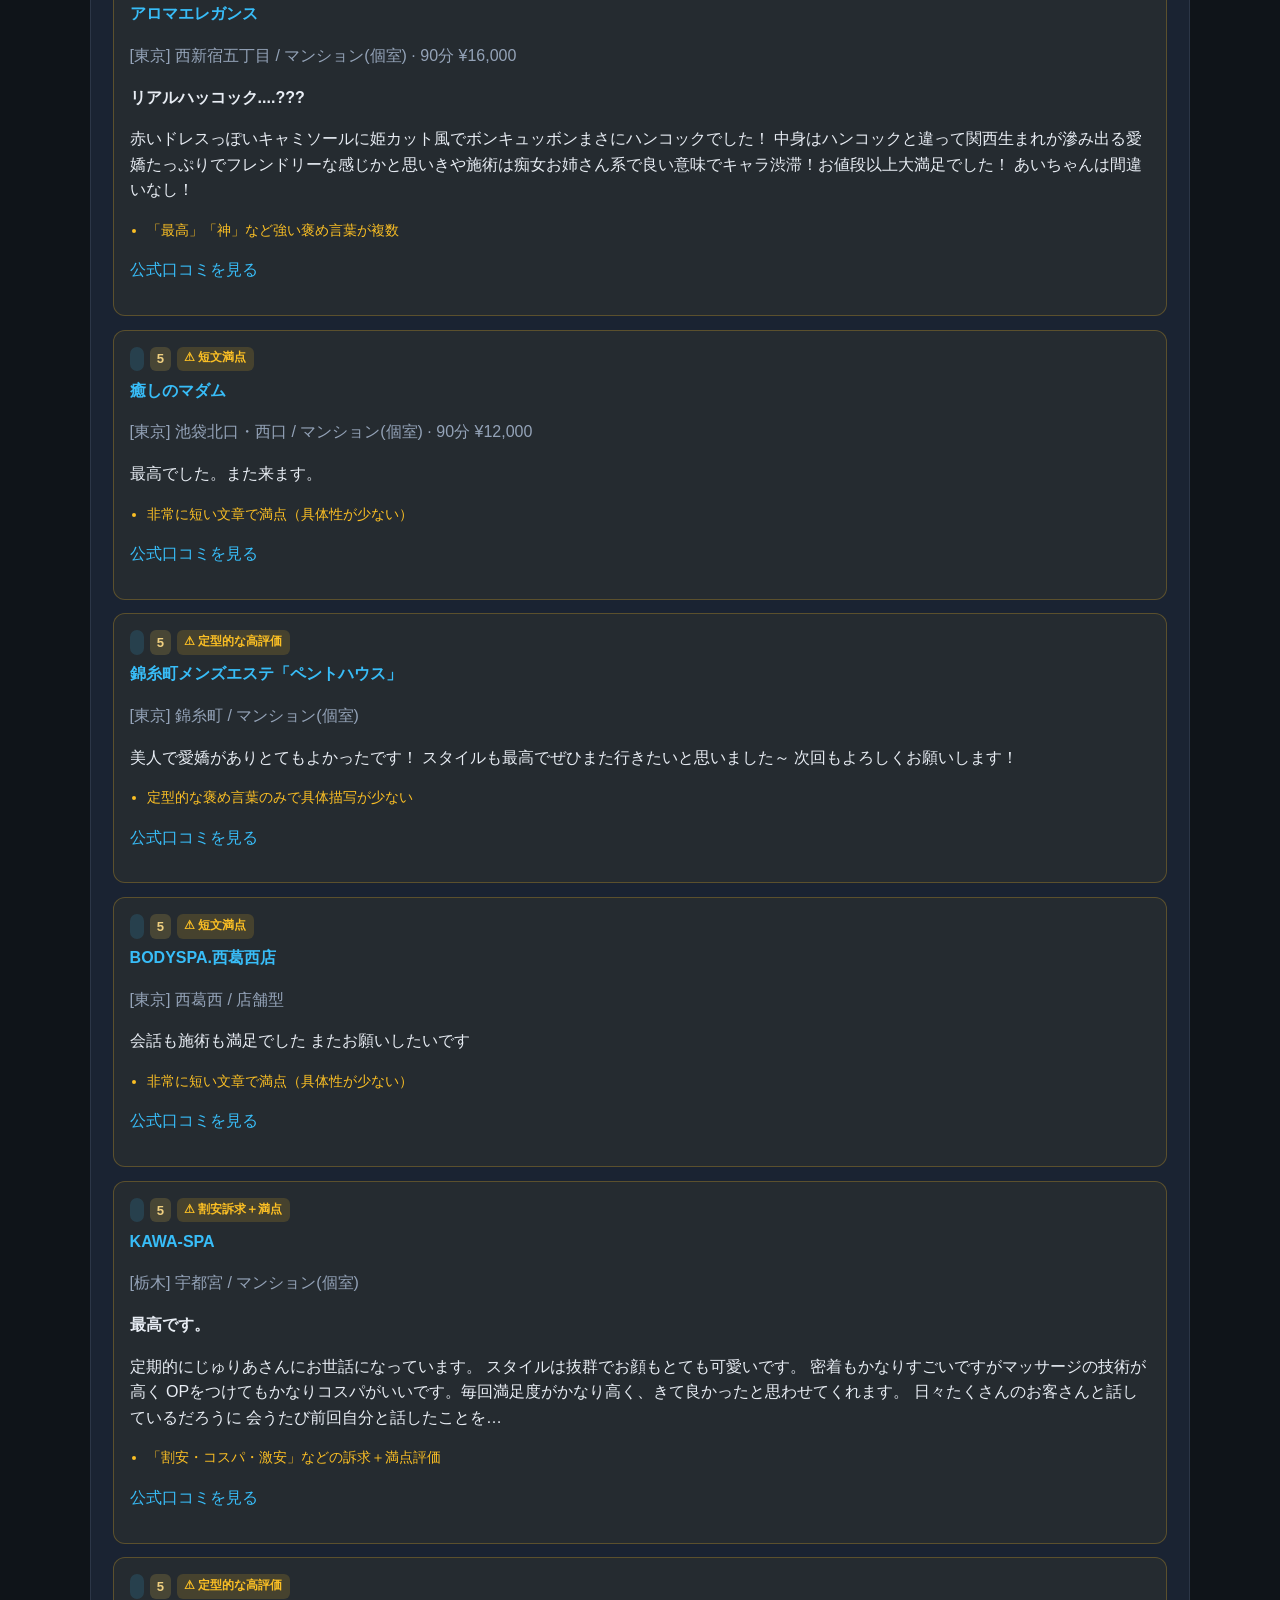
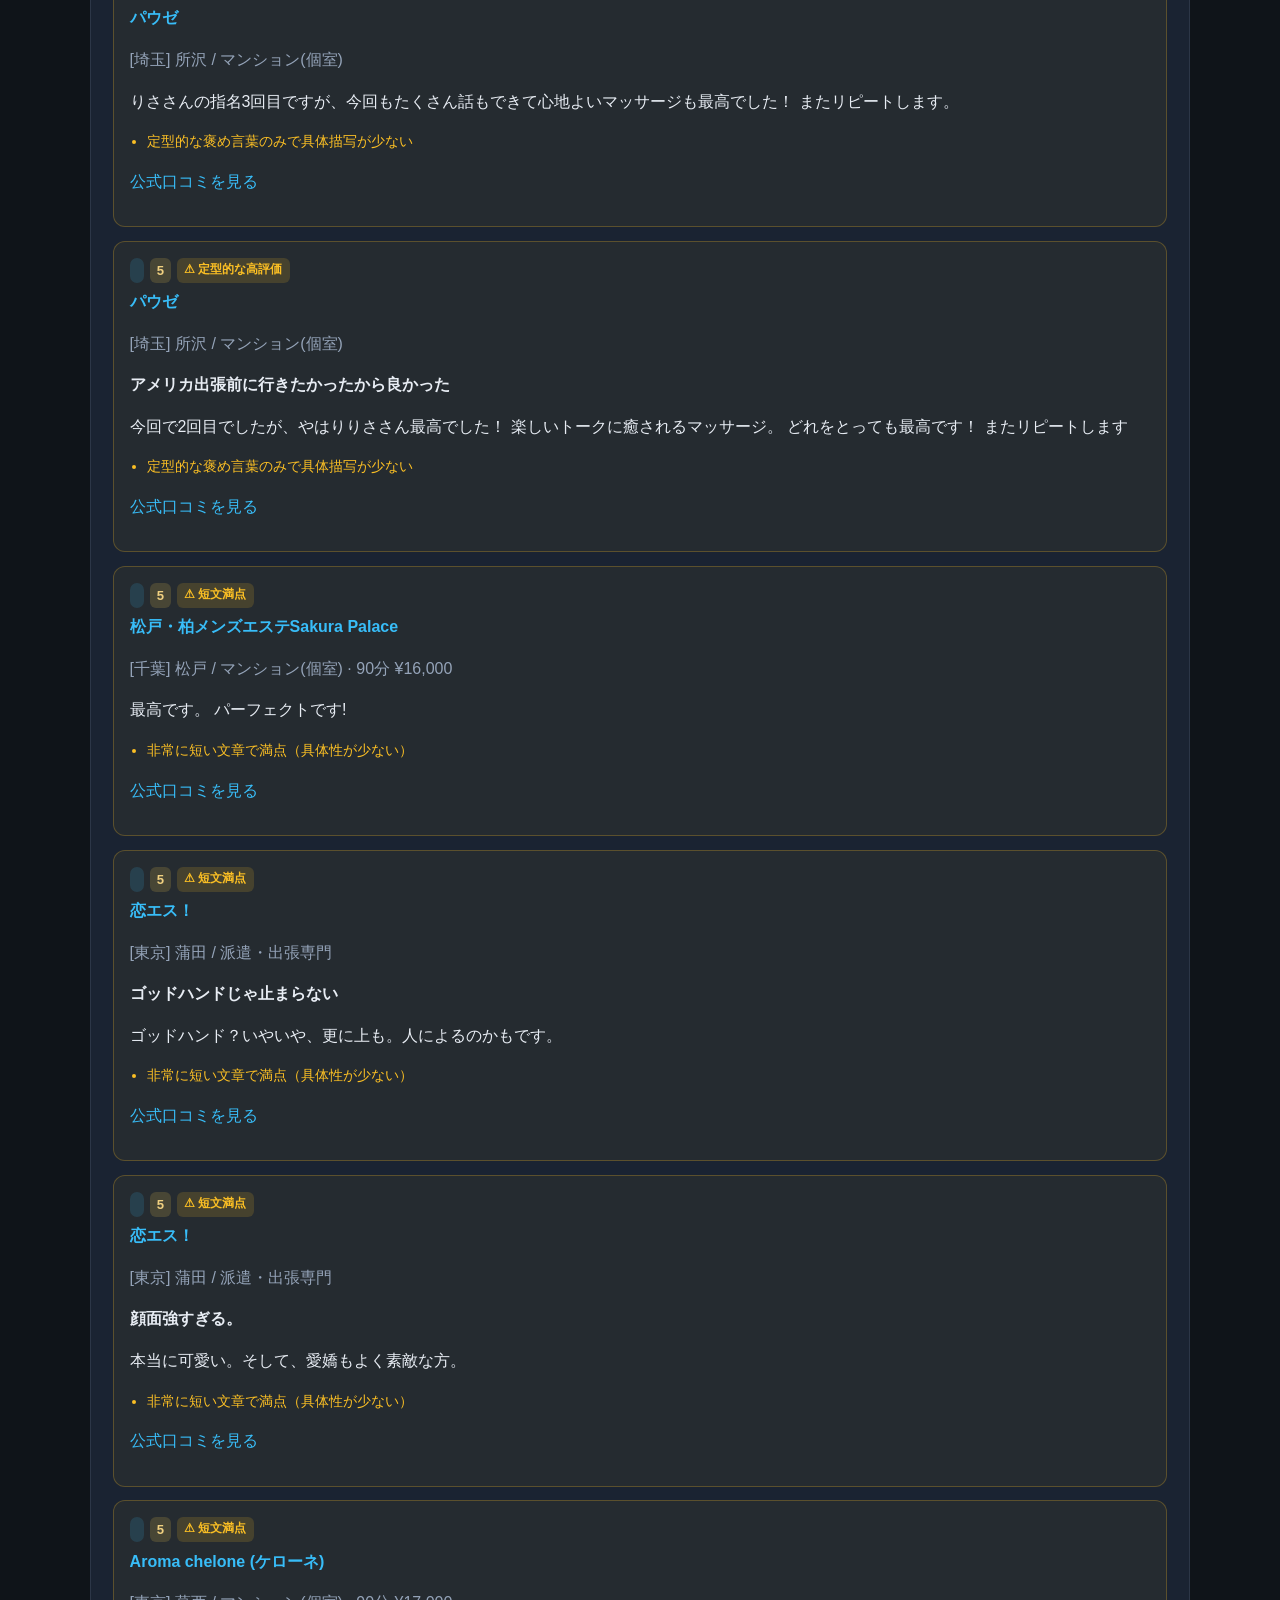
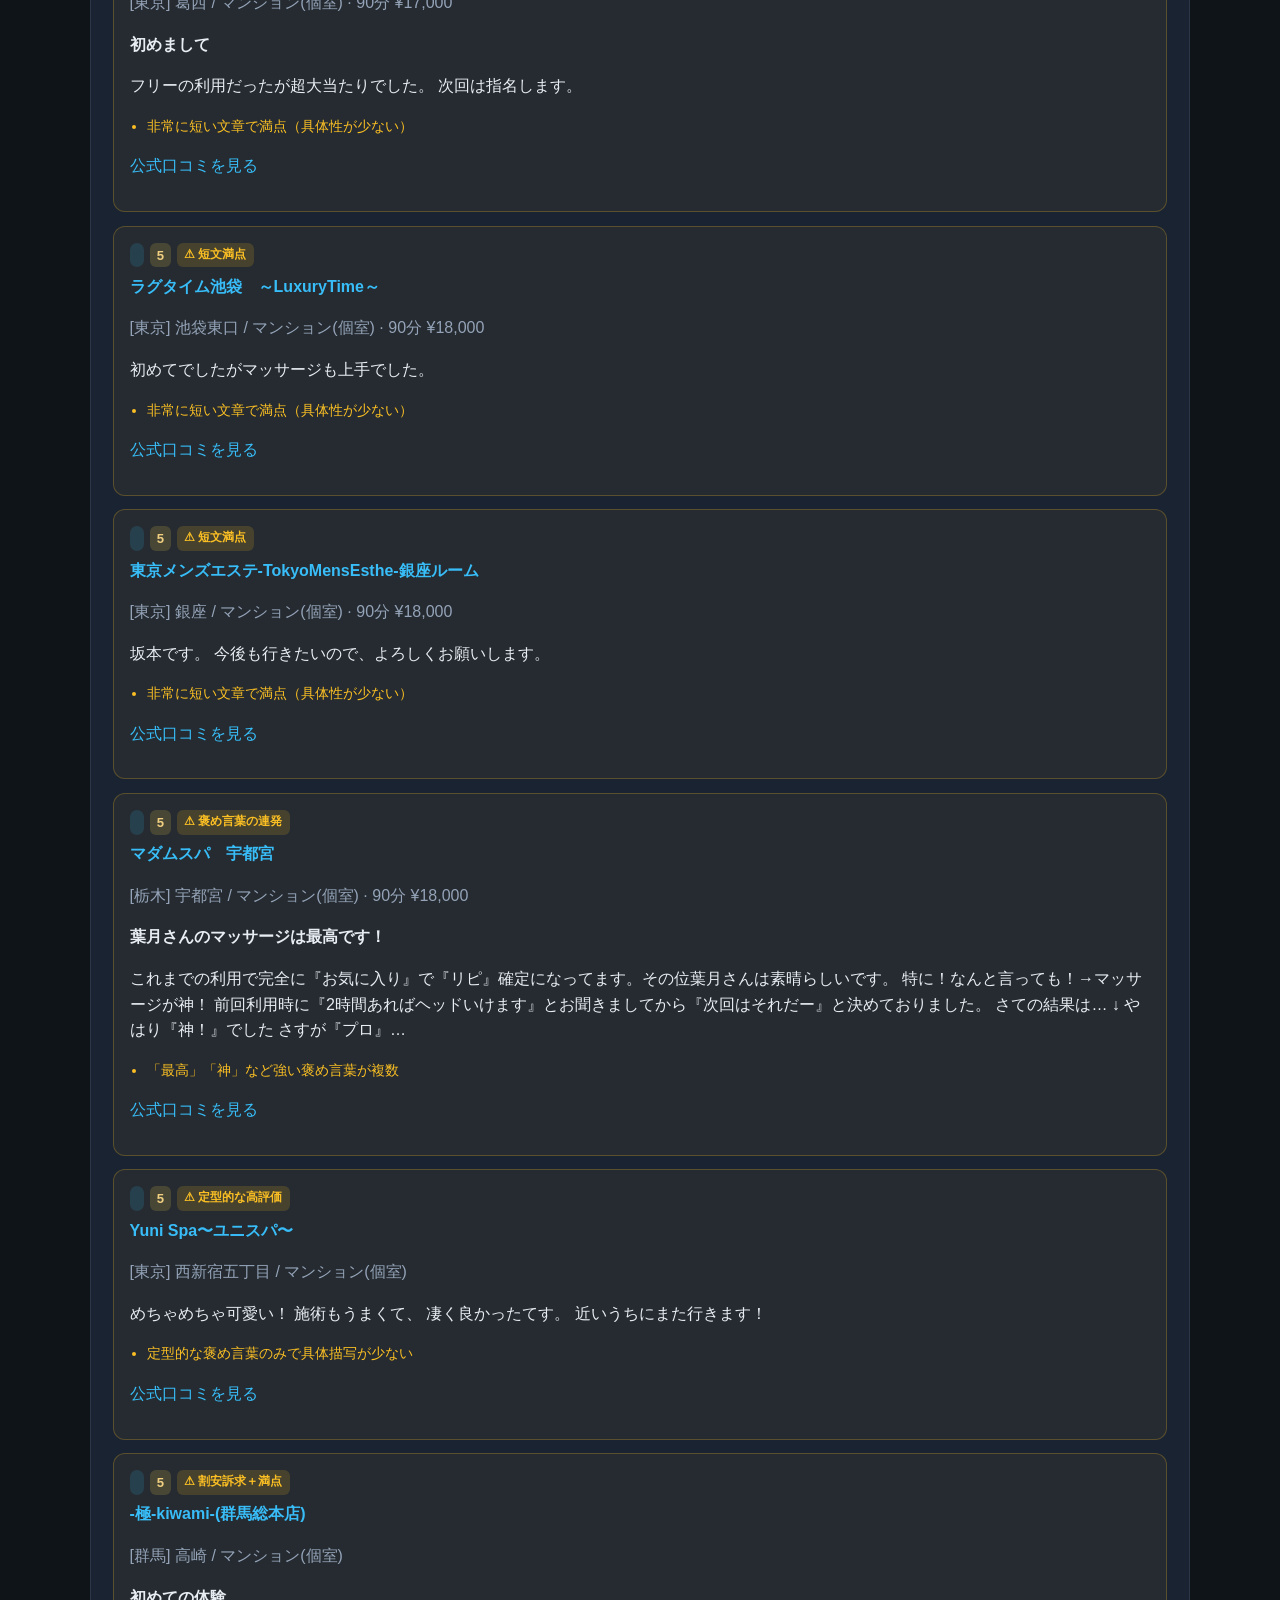
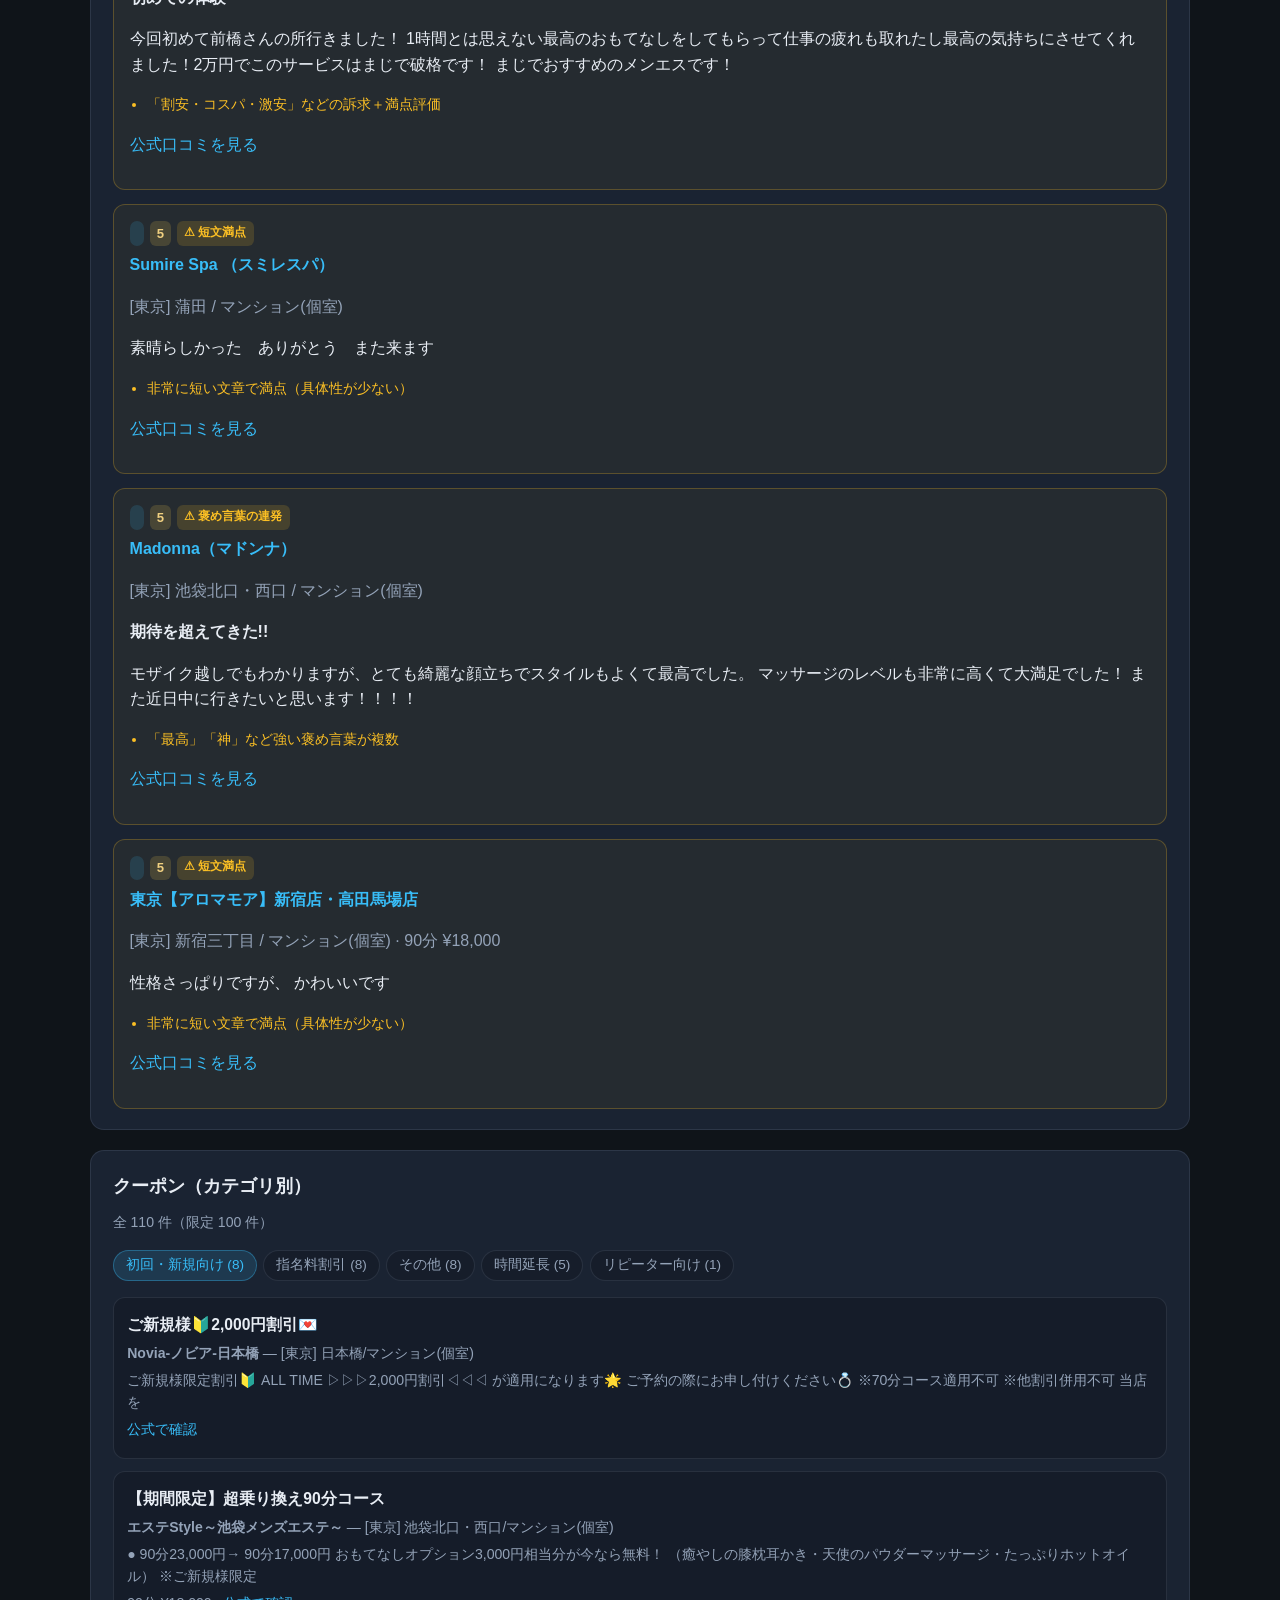
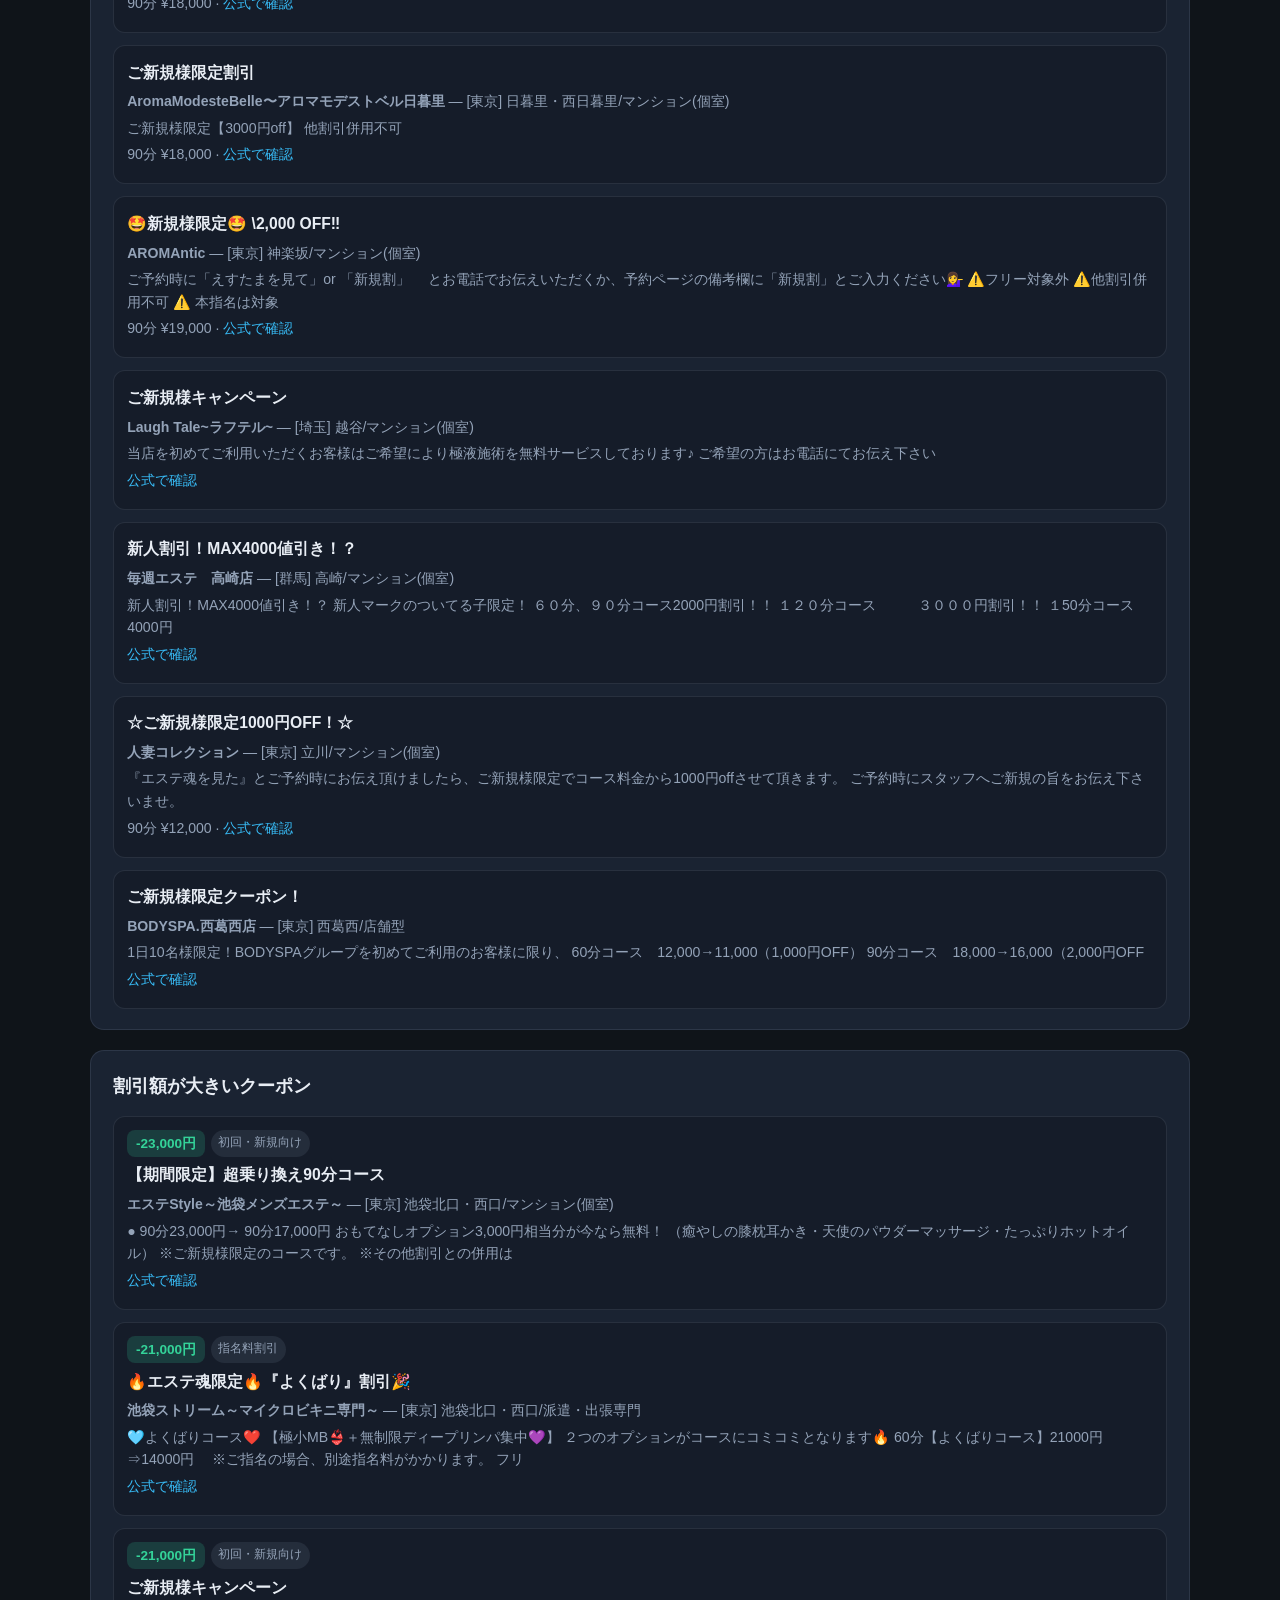
==== commit 5ccec35e: "Add review rating distribution and suspicious pattern detection. Parse regional review lists, flag v" ====
--- a/docs/area.html
+++ b/docs/area.html
@@ -17,6 +17,7 @@
         <a href="area.html?region=chubu" data-nav="chubu">名古屋</a>
         <a href="area.html?region=kansai" data-nav="kansai">大阪</a>
         <a href="compare.html">比較</a>
+        <a href="reviews.html?region=kanto">口コミ</a>
         <a href="guide.html">初めての方</a>
       </nav>
     </div>
--- a/docs/css/style.css
+++ b/docs/css/style.css
@@ -332,6 +332,67 @@
 
 small { color: var(--muted); font-size: 0.78rem; }
 
+.warn-badge {
+  display: inline-block;
+  padding: 0.12rem 0.45rem;
+  border-radius: 6px;
+  background: rgba(251, 191, 36, 0.15);
+  color: var(--warn);
+  font-size: 0.78rem;
+  font-weight: 600;
+}
+
+.rating-badge {
+  display: inline-block;
+  padding: 0.12rem 0.45rem;
+  border-radius: 6px;
+  background: rgba(217, 179, 75, 0.2);
+  color: #f0d080;
+  font-weight: 700;
+  font-size: 0.82rem;
+}
+
+.flagged-list { display: grid; gap: 0.85rem; }
+
+.flagged-item {
+  padding: 1rem;
+  border-radius: 12px;
+  border: 1px solid rgba(251, 191, 36, 0.25);
+  background: rgba(251, 191, 36, 0.05);
+}
+
+.flagged-head {
+  display: flex;
+  flex-wrap: wrap;
+  gap: 0.35rem;
+  margin-bottom: 0.4rem;
+}
+
+.flagged-item h3 { margin: 0 0 0.35rem; font-size: 1rem; }
+
+.reason-list {
+  margin: 0.5rem 0;
+  padding-left: 1.1rem;
+  color: var(--warn);
+  font-size: 0.88rem;
+}
+
+.trust-notes {
+  margin-top: 1rem;
+  padding: 0.85rem 1rem;
+  border-radius: 10px;
+  background: rgba(251, 191, 36, 0.08);
+  border: 1px solid rgba(251, 191, 36, 0.2);
+  font-size: 0.9rem;
+}
+
+.trust-notes p { margin: 0.35rem 0; }
+
+.reason-guide { padding-left: 1.2rem; }
+.reason-guide li { margin: 0.5rem 0; }
+
+.review-panel { border-color: rgba(251, 191, 36, 0.2); }
+
 @media (max-width: 640px) {
   .bar-row { grid-template-columns: 60px 1fr 72px; }
   .header-inner { flex-direction: column; align-items: flex-start; }
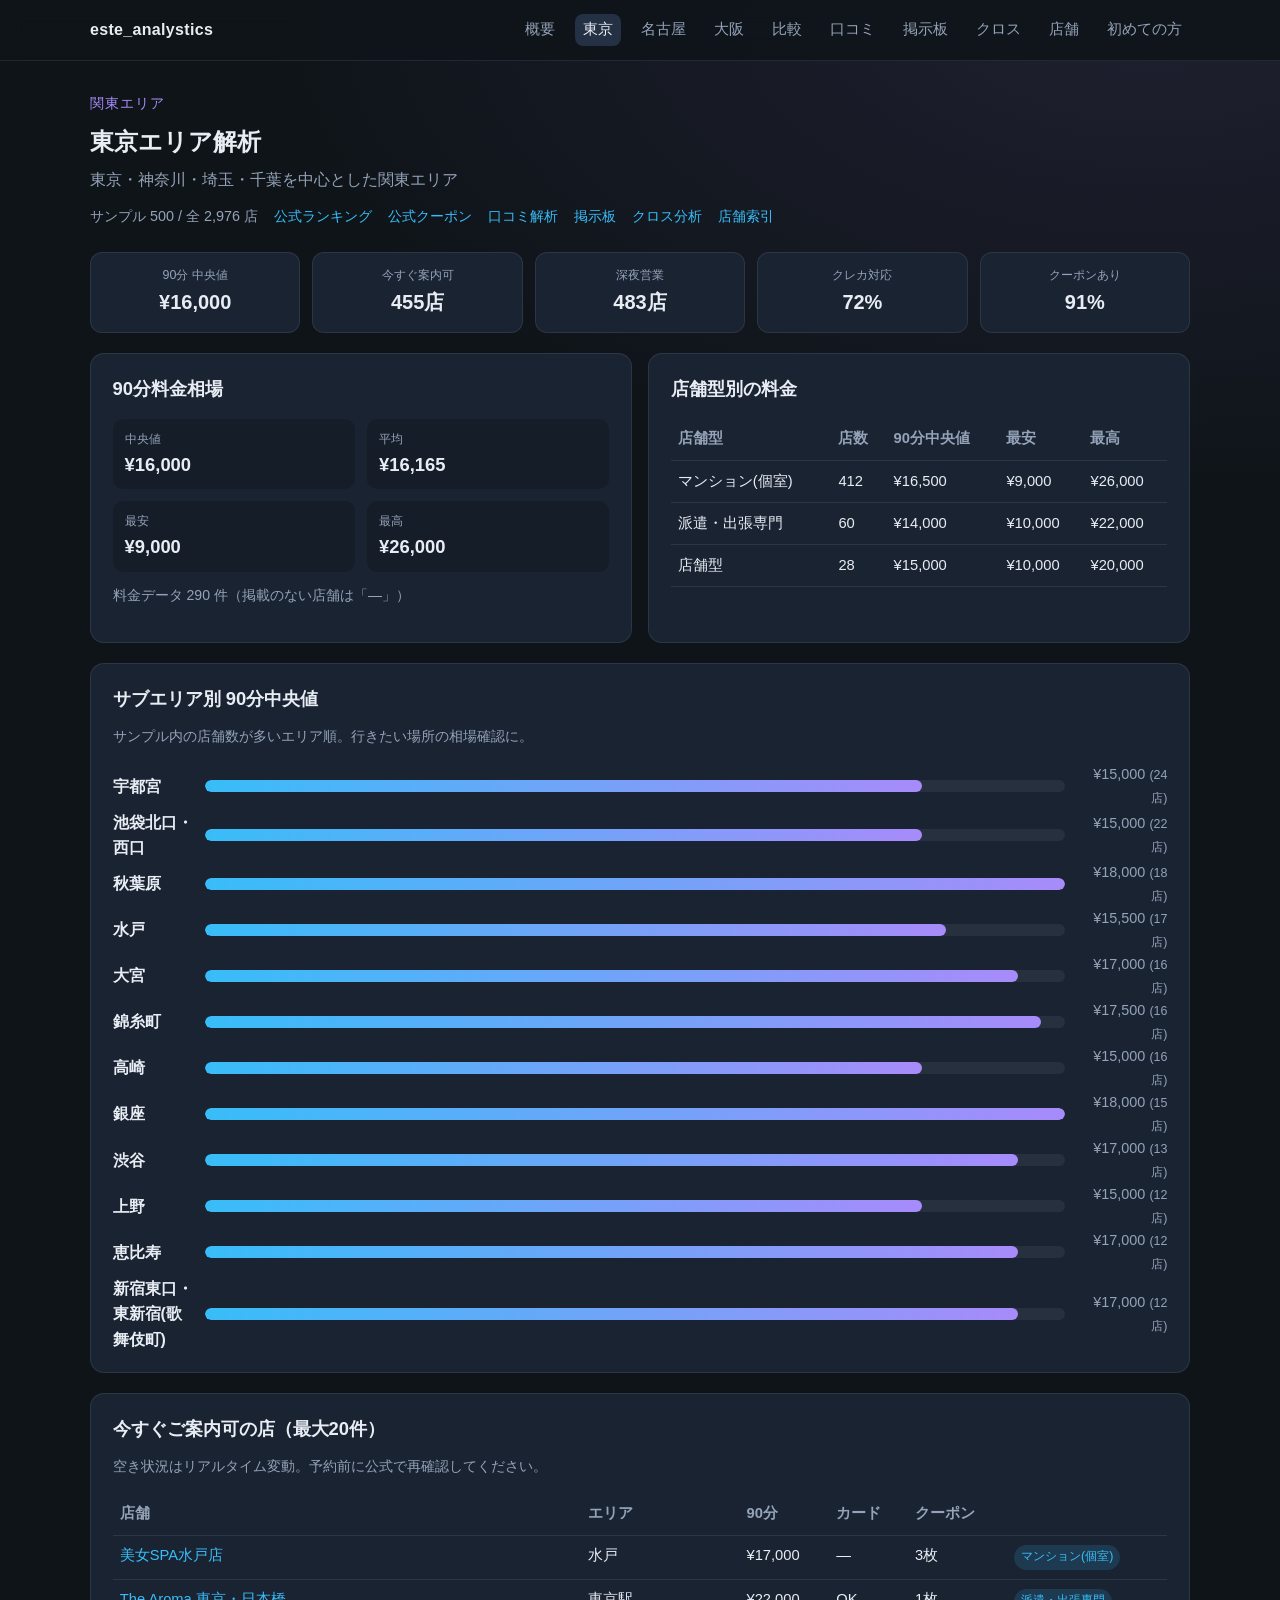
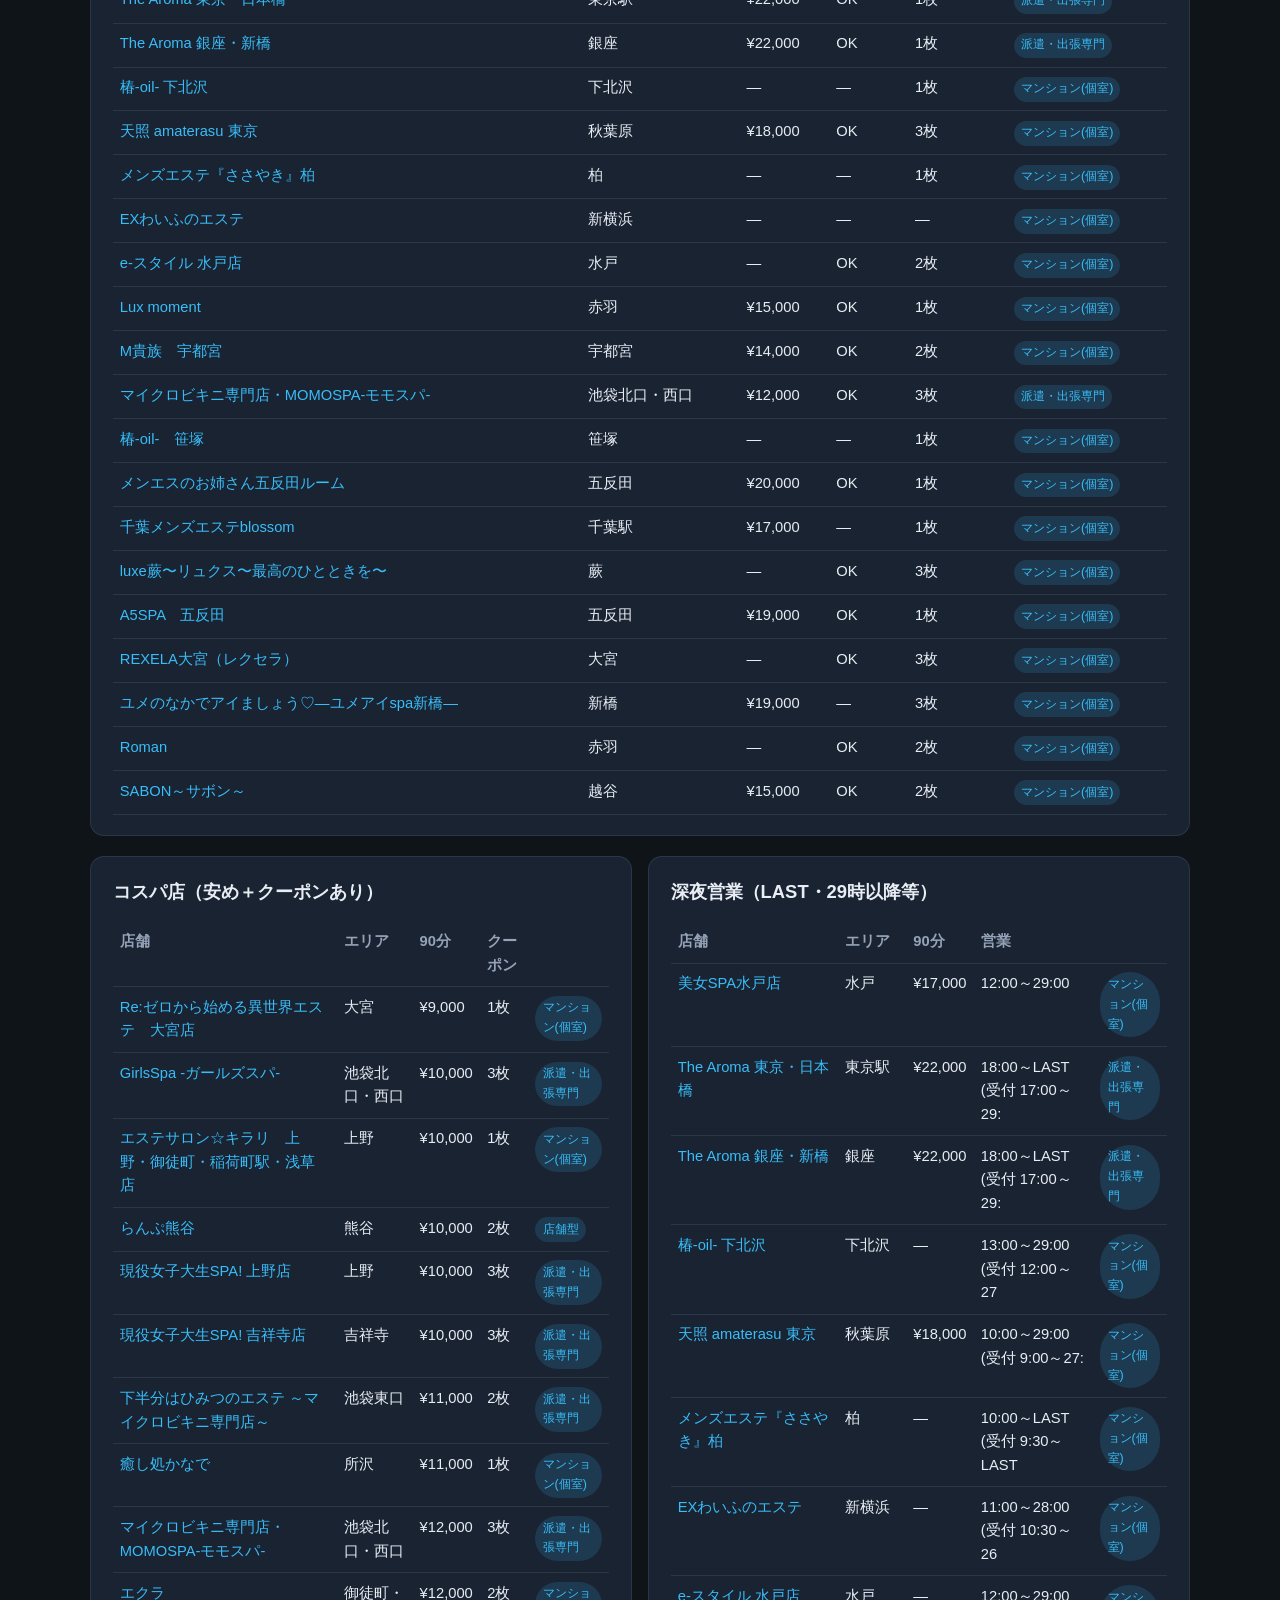
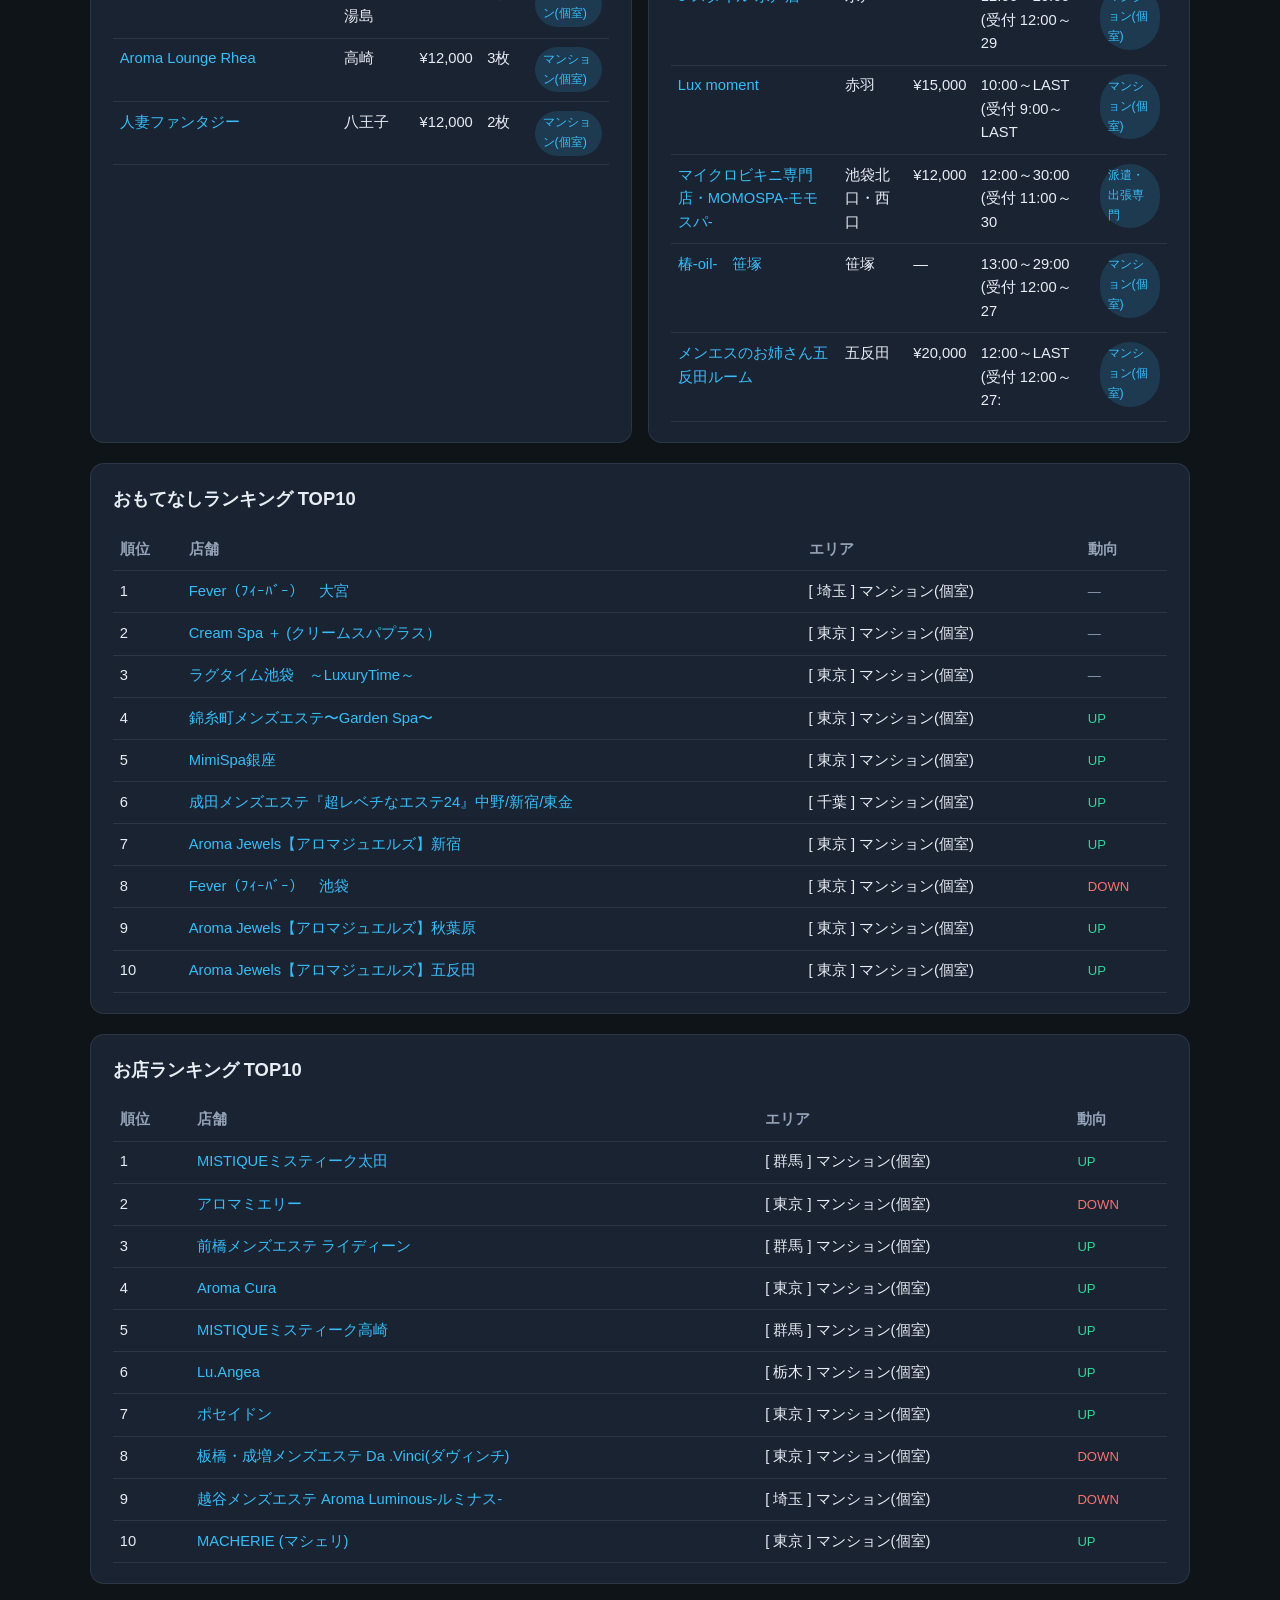
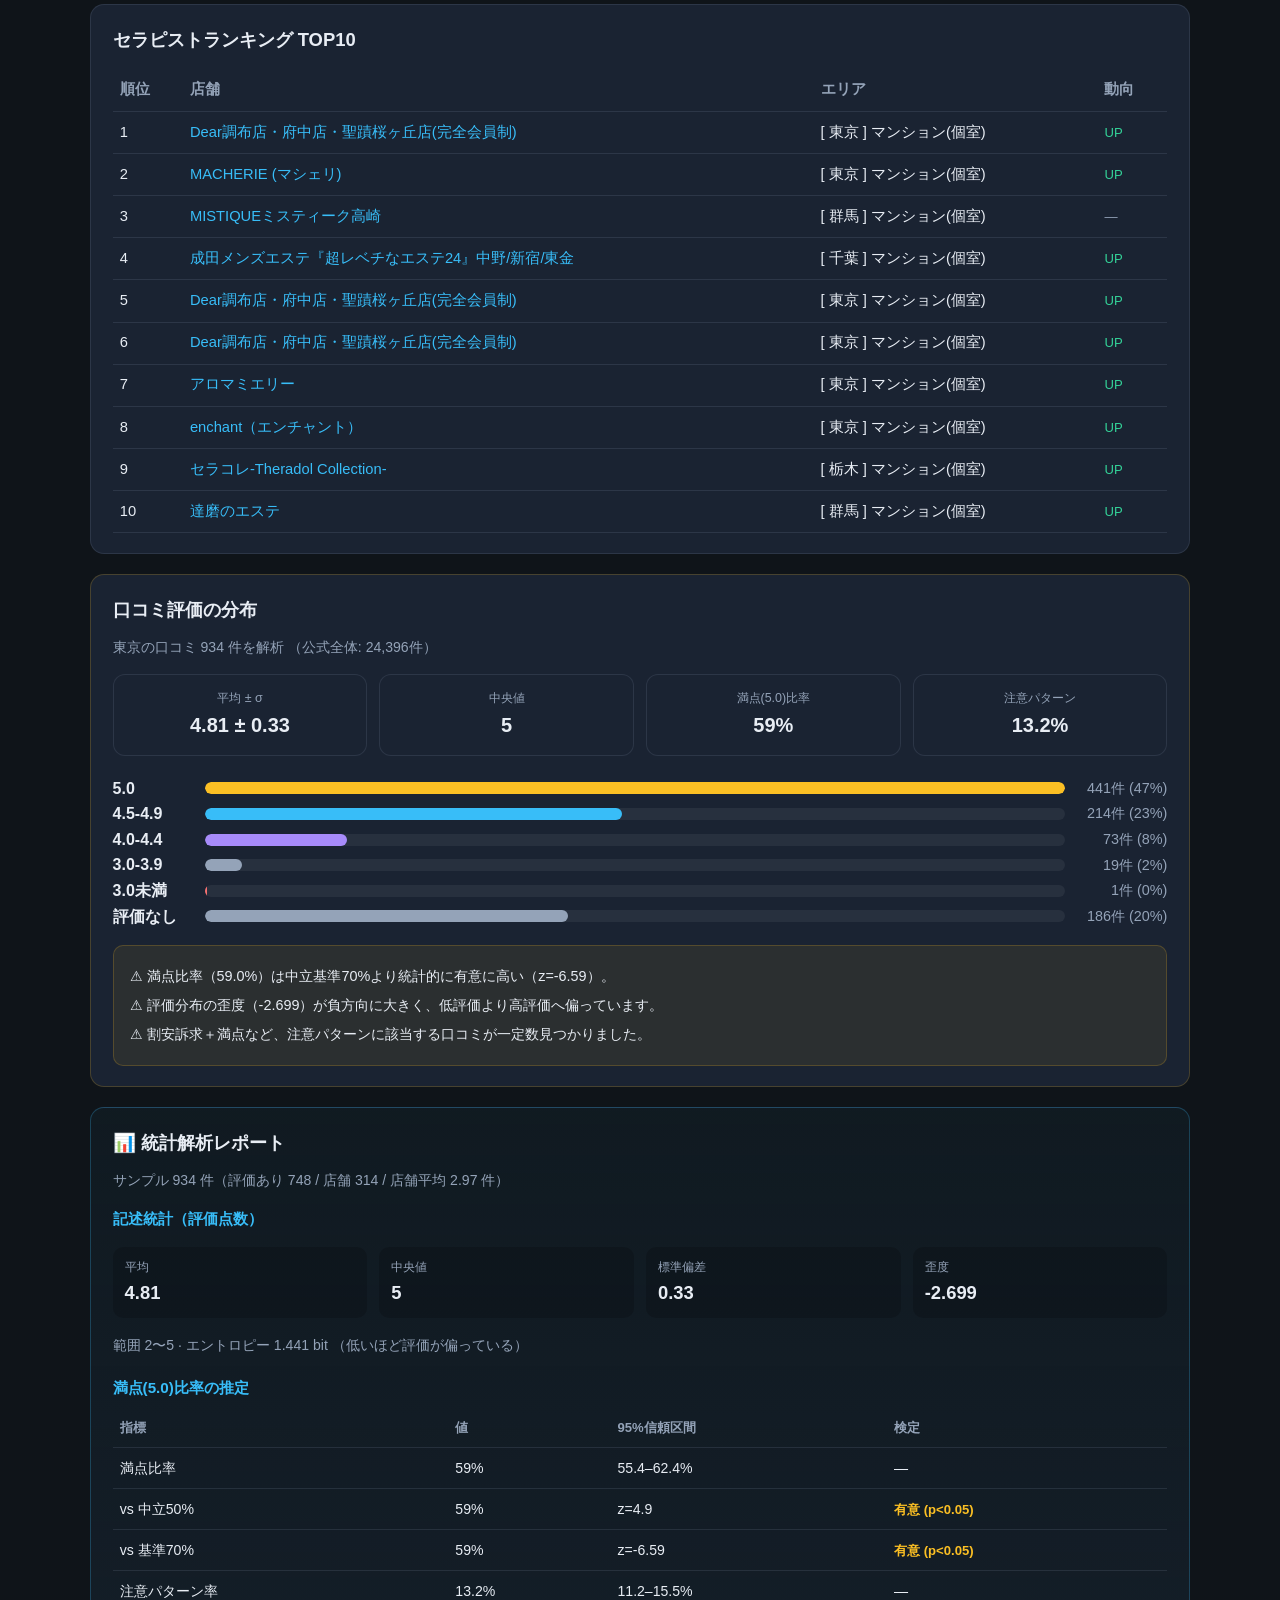
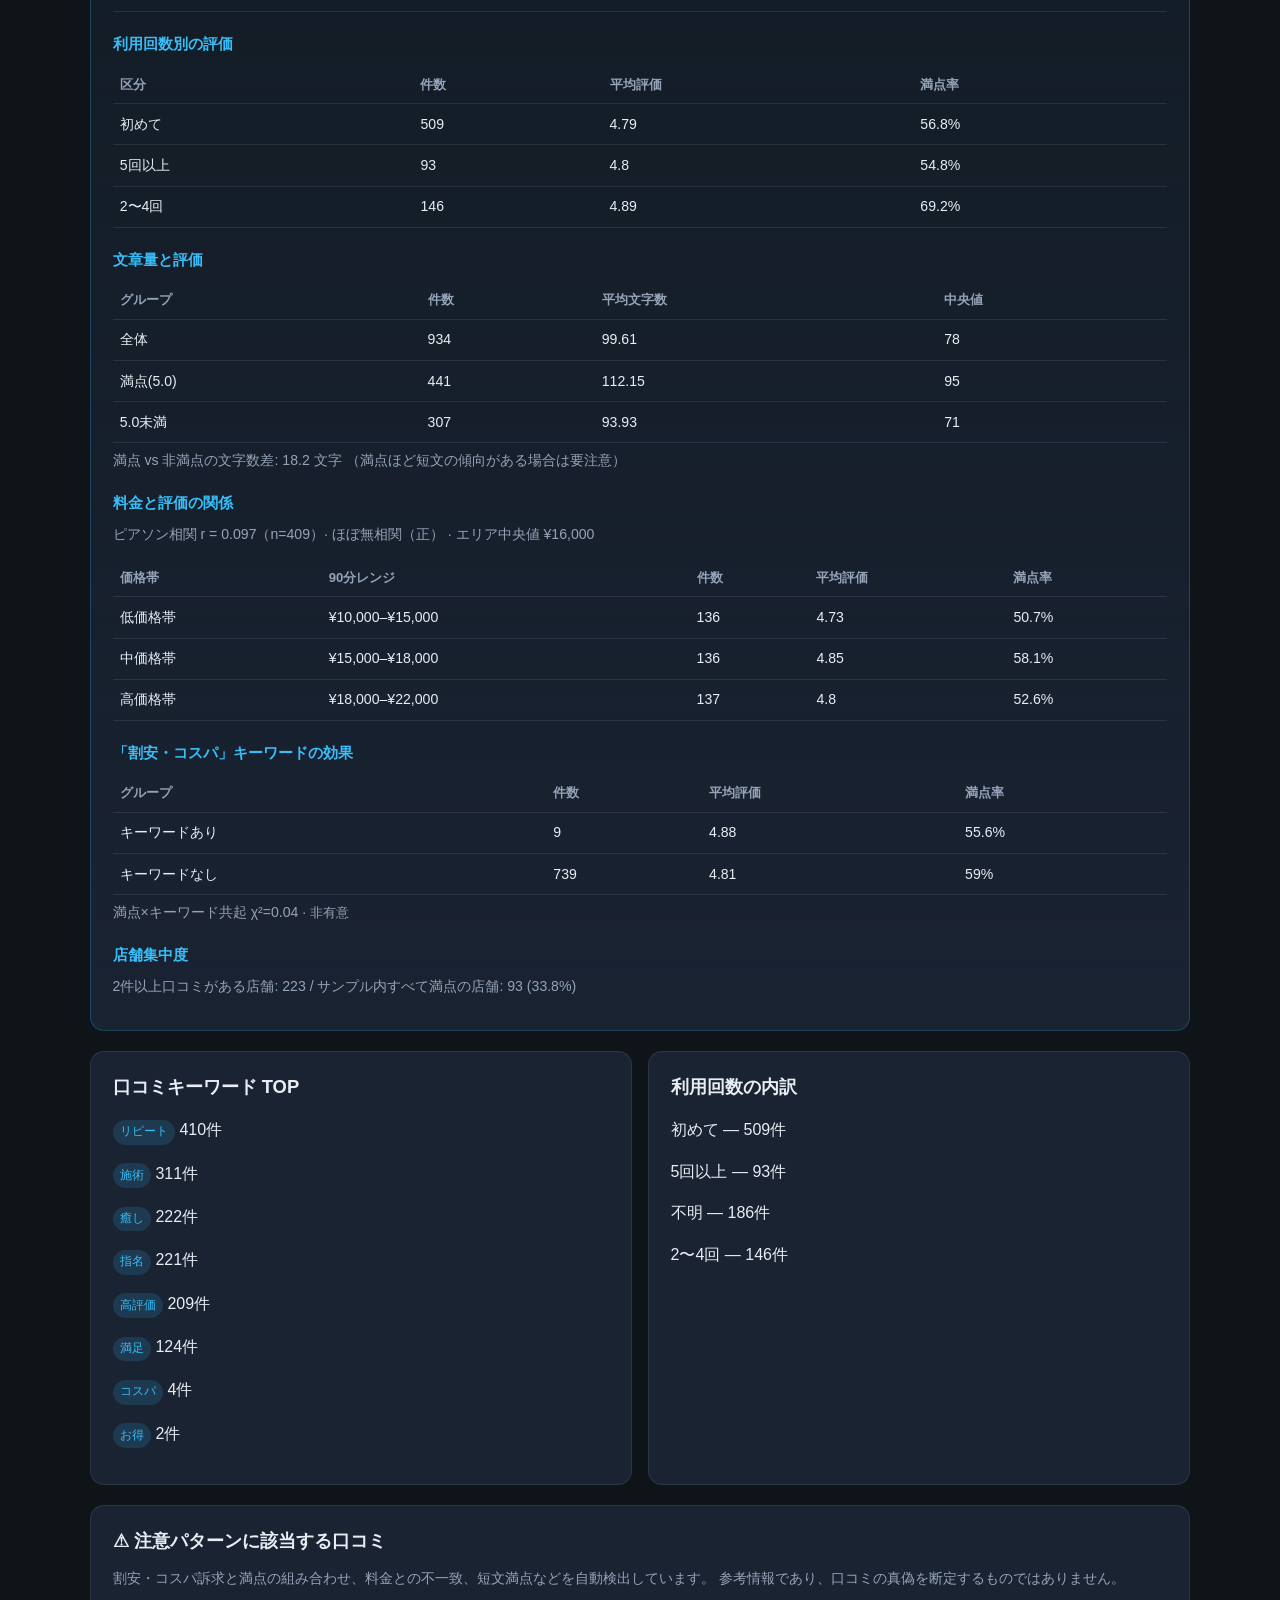
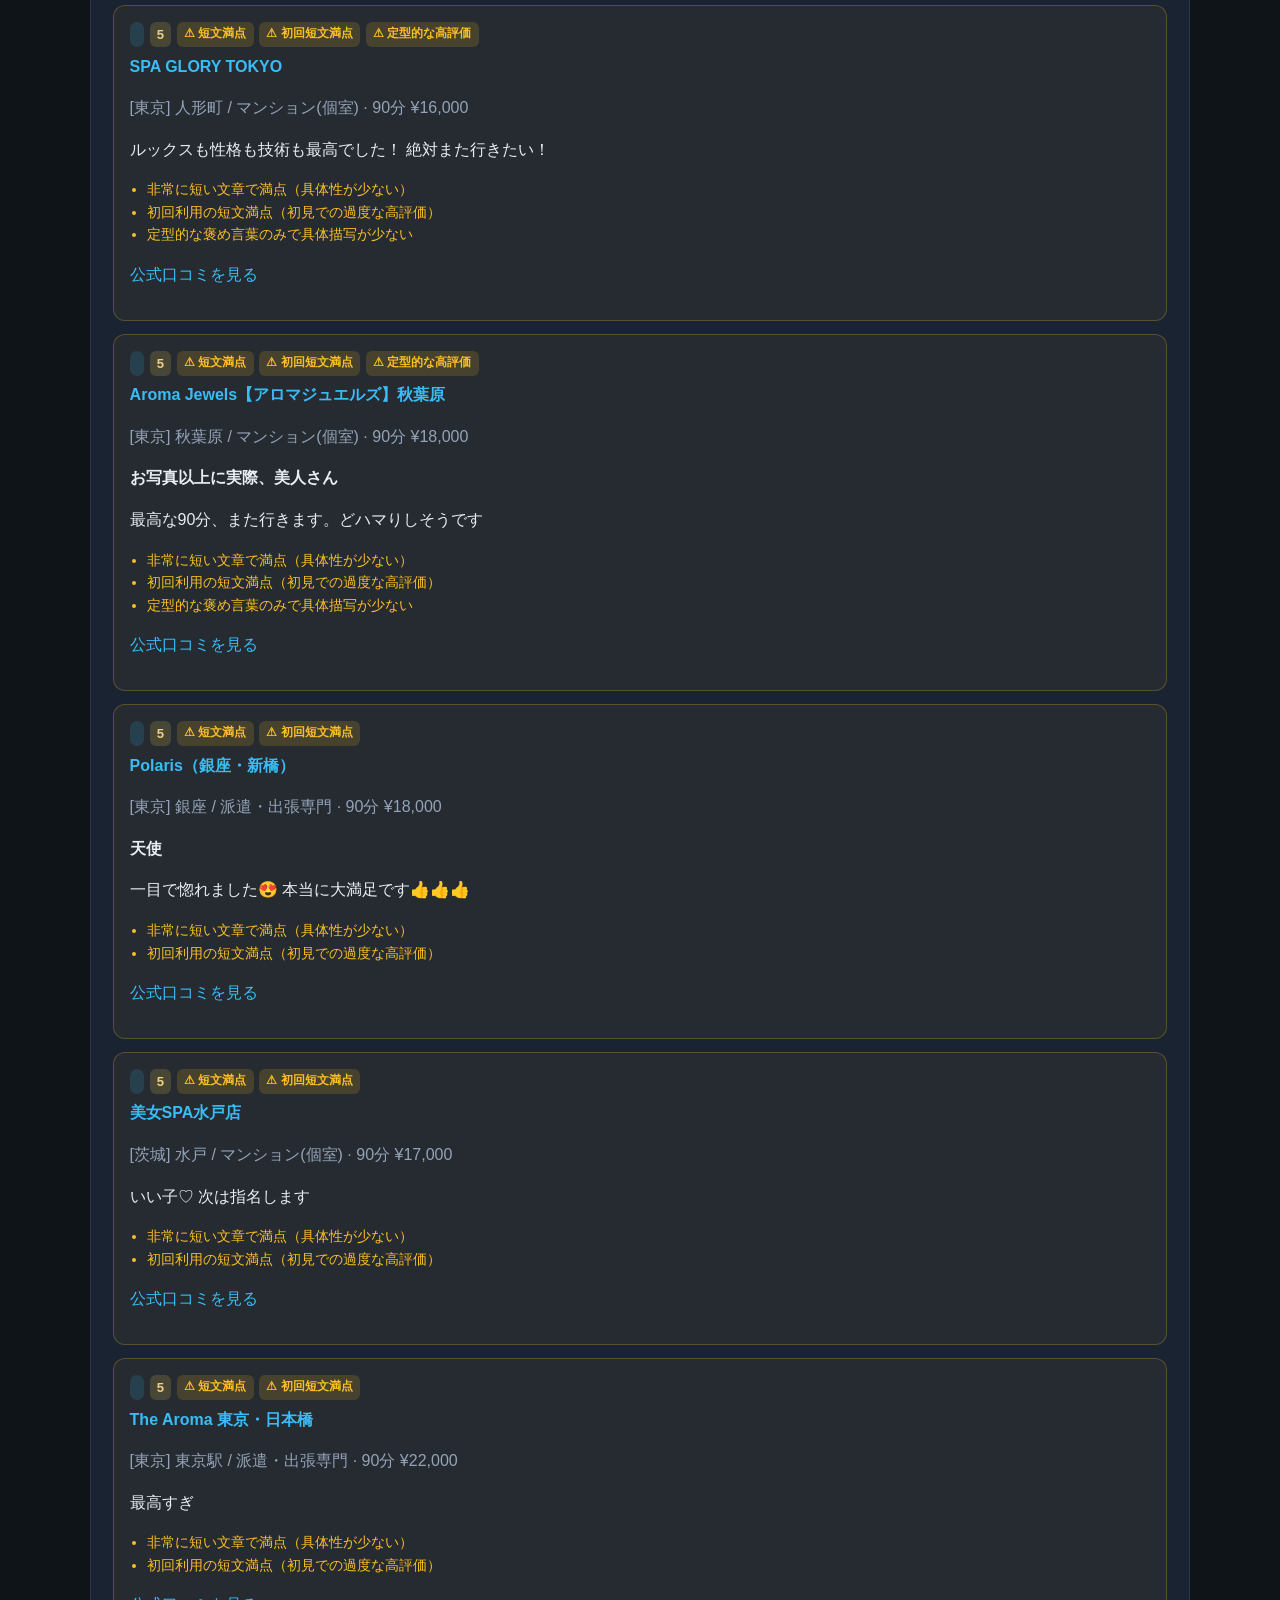
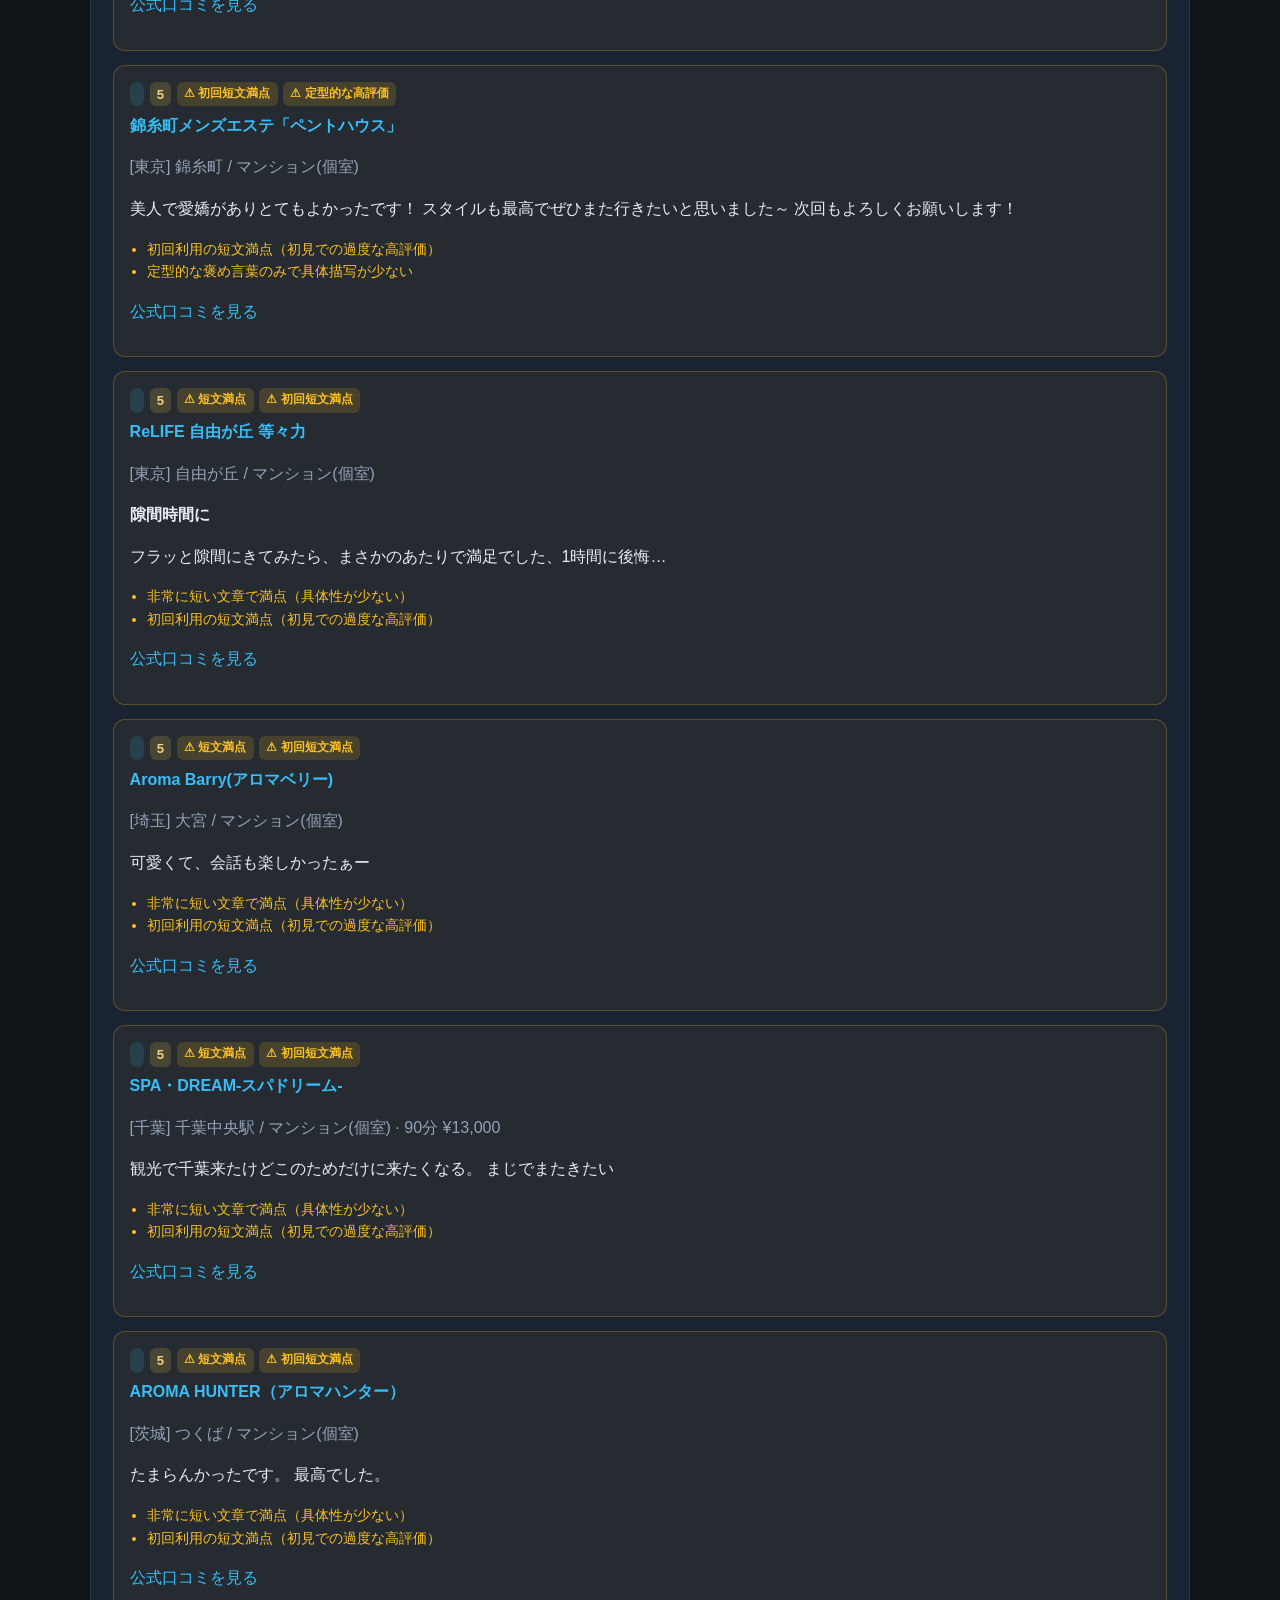
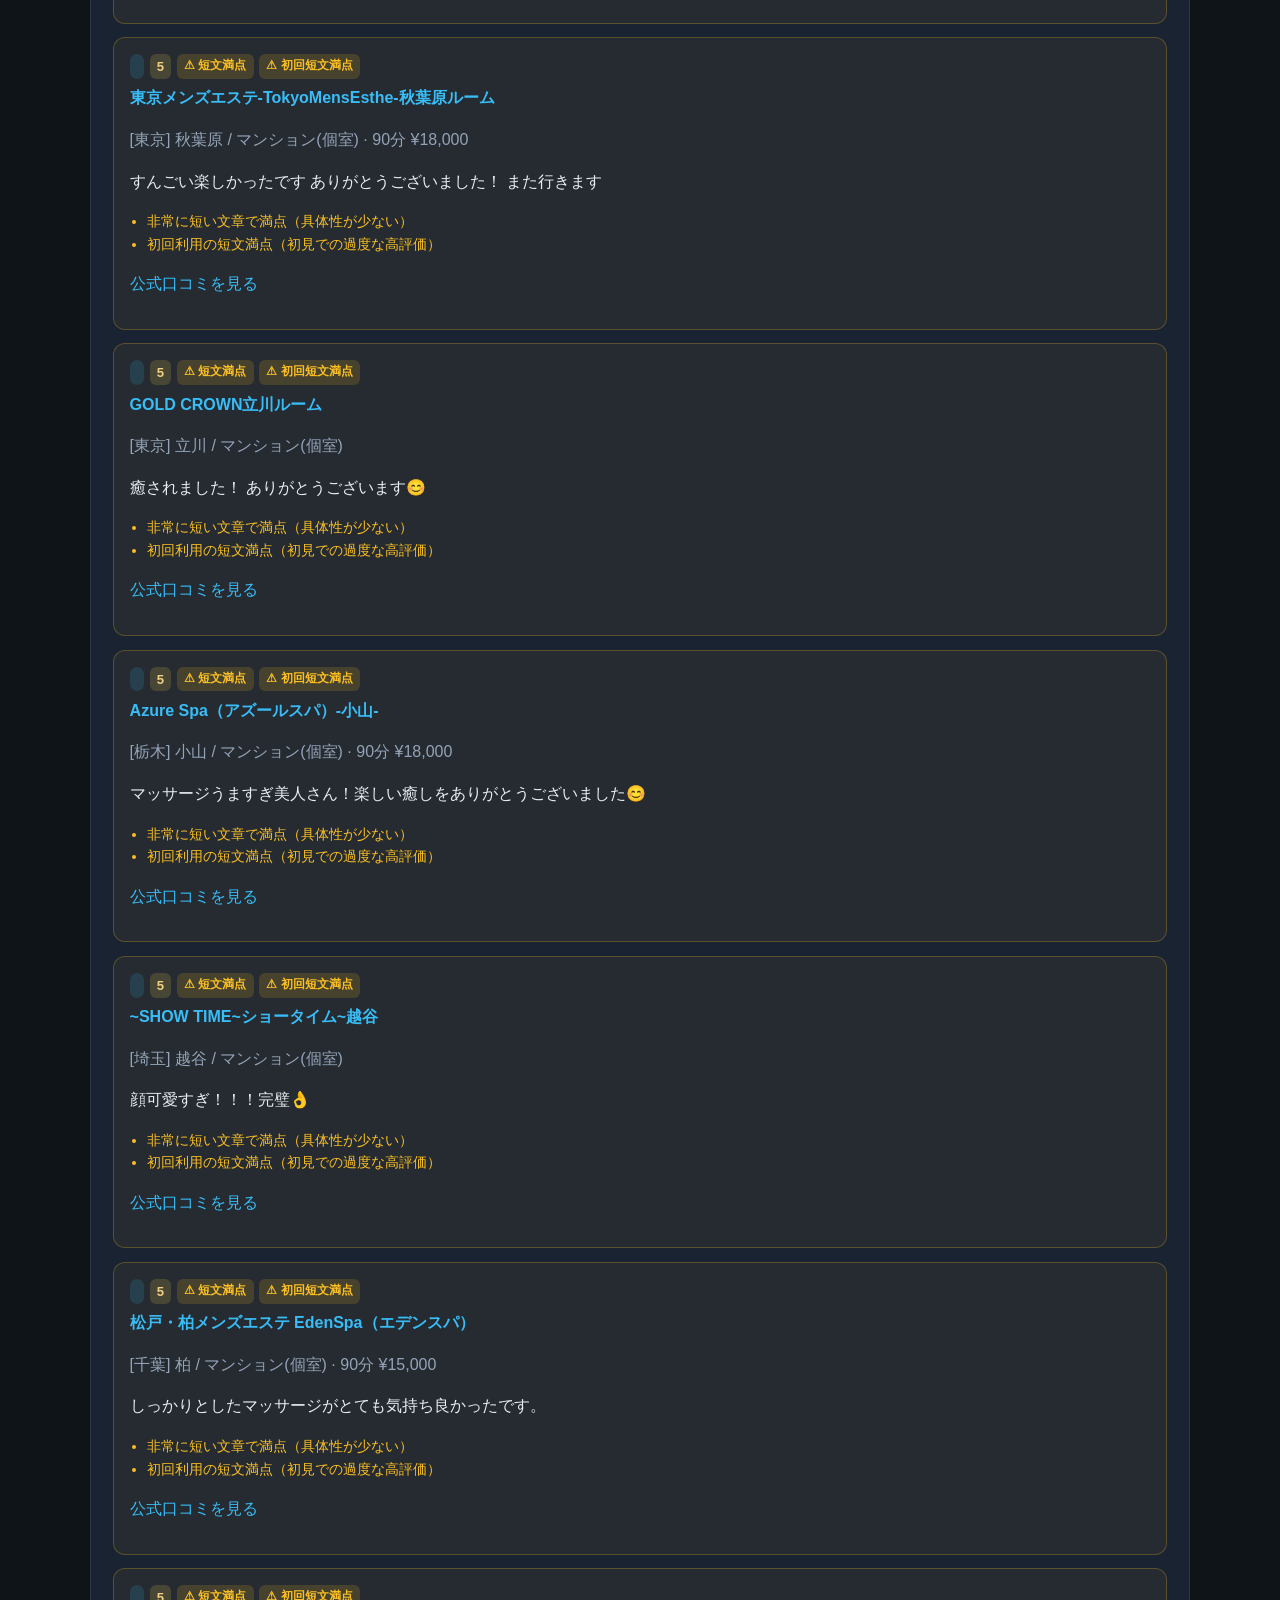
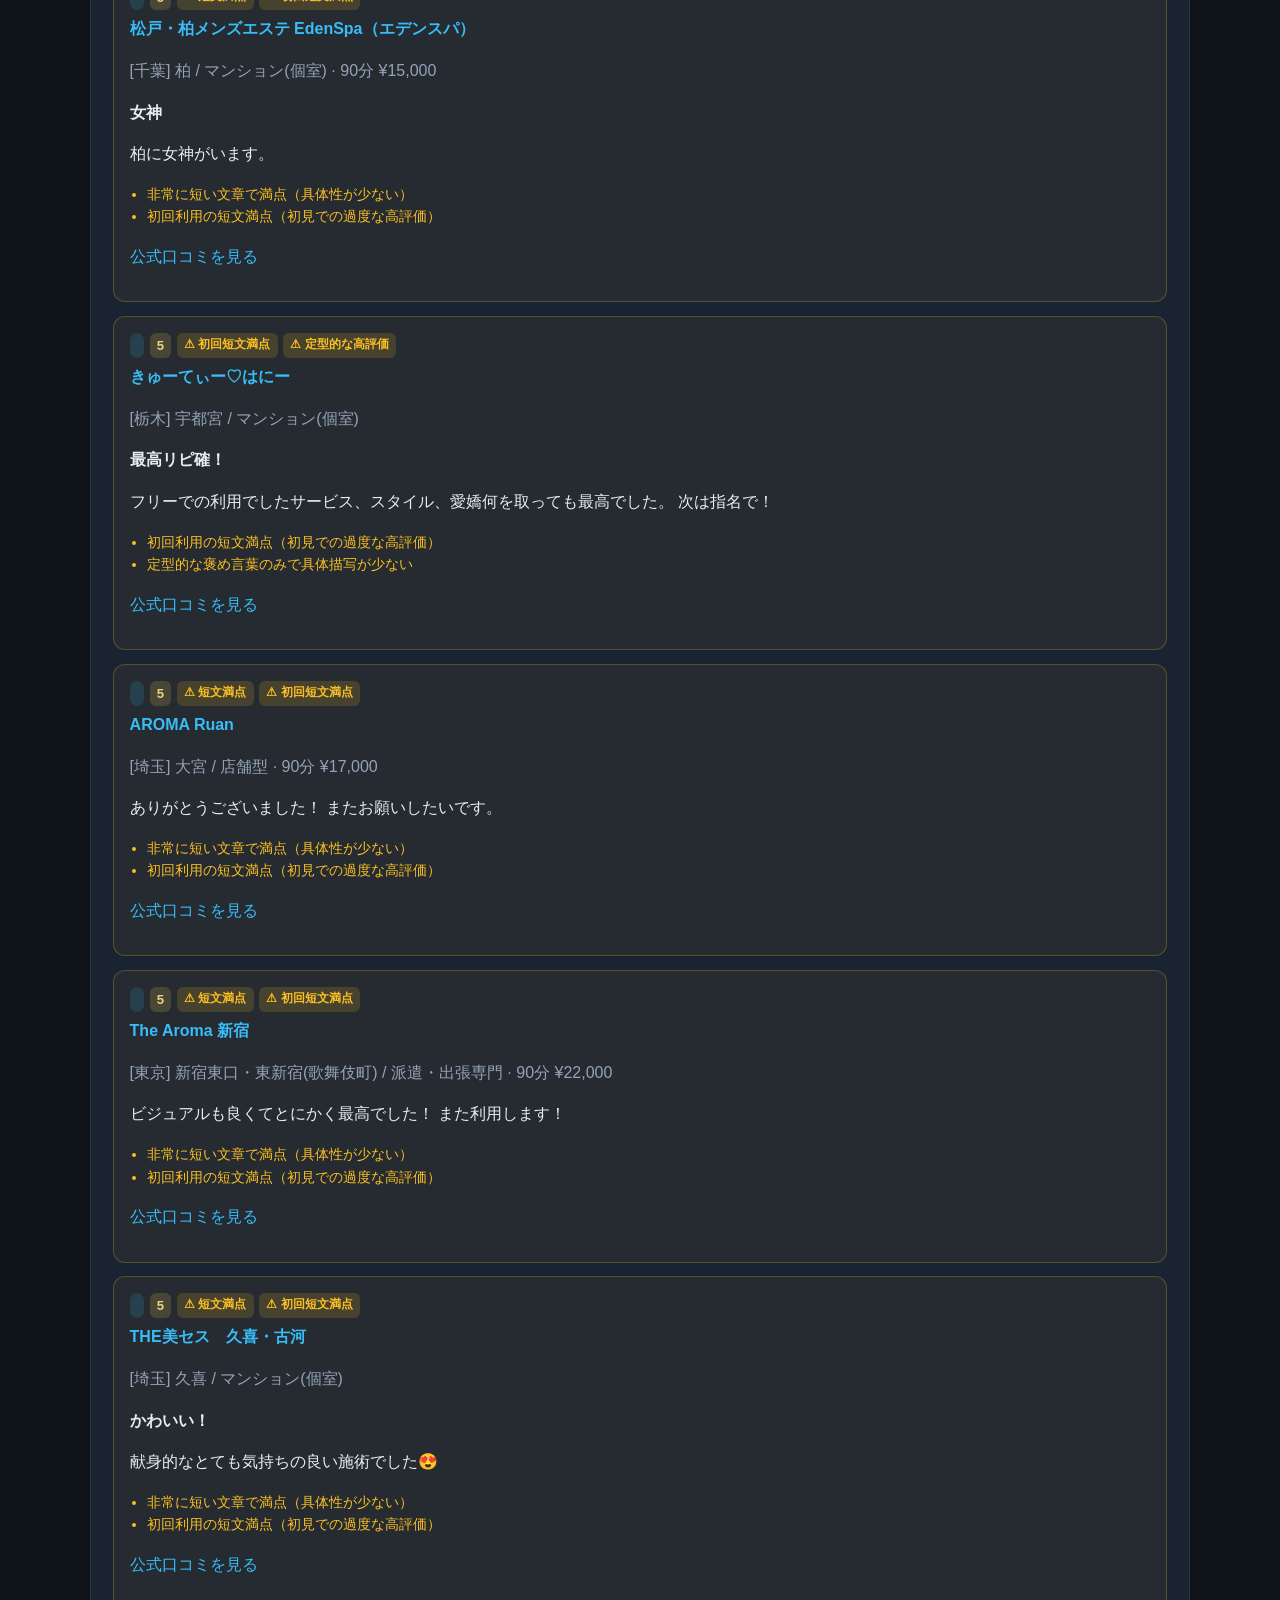
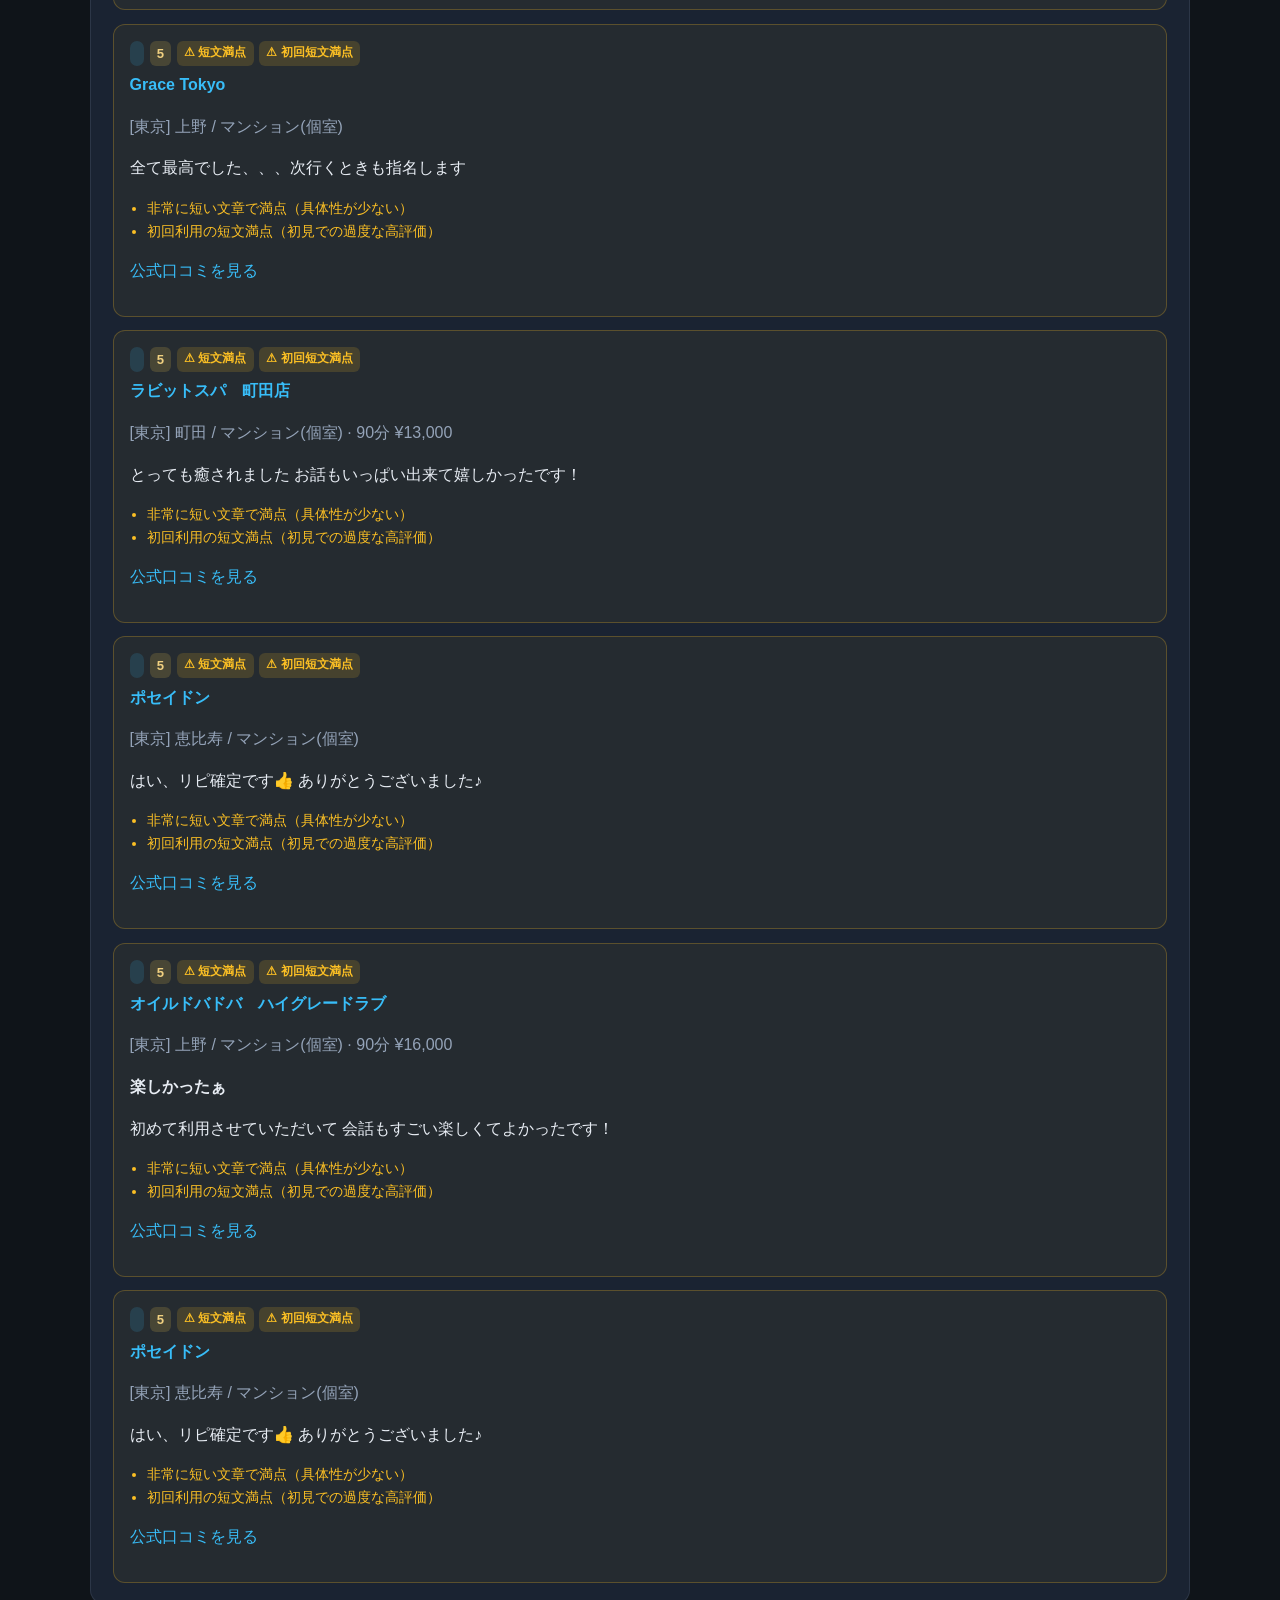
==== commit 96b25deb: "Add cross-analysis, shop pages, and expanded data sampling. Cross-match estama reviews with Bakusai " ====
--- a/docs/area.html
+++ b/docs/area.html
@@ -18,6 +18,9 @@
         <a href="area.html?region=kansai" data-nav="kansai">大阪</a>
         <a href="compare.html">比較</a>
         <a href="reviews.html?region=kanto">口コミ</a>
+        <a href="bbs.html?region=kanto">掲示板</a>
+        <a href="cross.html?region=kanto">クロス</a>
+        <a href="shops.html?region=kanto">店舗</a>
         <a href="guide.html">初めての方</a>
       </nav>
     </div>
--- a/docs/css/style.css
+++ b/docs/css/style.css
@@ -393,6 +393,43 @@
 
 .review-panel { border-color: rgba(251, 191, 36, 0.2); }
 
+.stats-panel {
+  border-color: rgba(56, 189, 248, 0.25);
+  background: linear-gradient(180deg, rgba(56, 189, 248, 0.04), var(--surface));
+}
+
+.stats-panel h3 {
+  font-size: 0.95rem;
+  color: var(--accent);
+  margin: 1.25rem 0 0.5rem;
+}
+
+.stats-panel h3:first-of-type { margin-top: 0.5rem; }
+
+.stats-table th { font-size: 0.82rem; }
+.stats-table td { font-size: 0.88rem; }
+
+.stat-detail {
+  color: var(--muted);
+  font-size: 0.88rem;
+  margin: 0.35rem 0 0.75rem;
+}
+
+.four-col {
+  grid-template-columns: repeat(auto-fit, minmax(120px, 1fr));
+}
+
+.sig-yes {
+  color: var(--warn);
+  font-weight: 600;
+  font-size: 0.82rem;
+}
+
+.sig-no {
+  color: var(--muted);
+  font-size: 0.82rem;
+}
+
 @media (max-width: 640px) {
   .bar-row { grid-template-columns: 60px 1fr 72px; }
   .header-inner { flex-direction: column; align-items: flex-start; }
